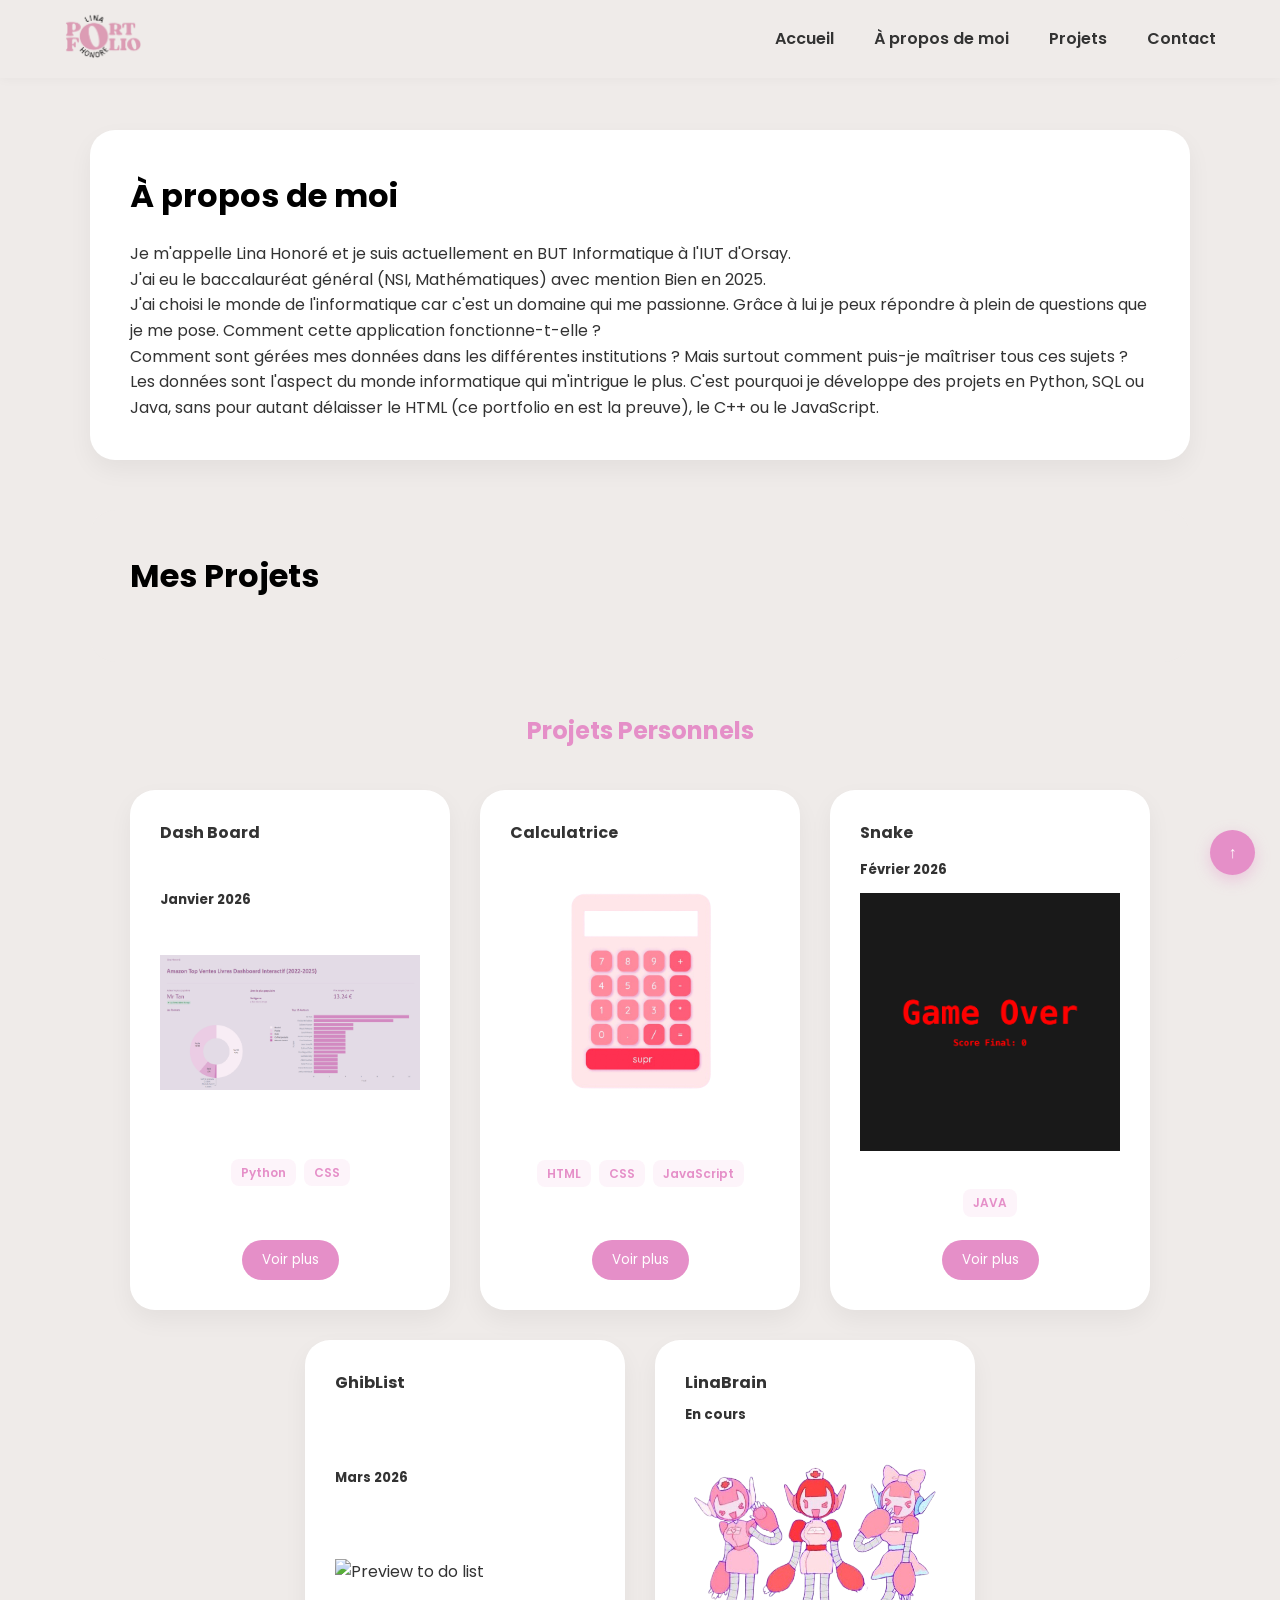
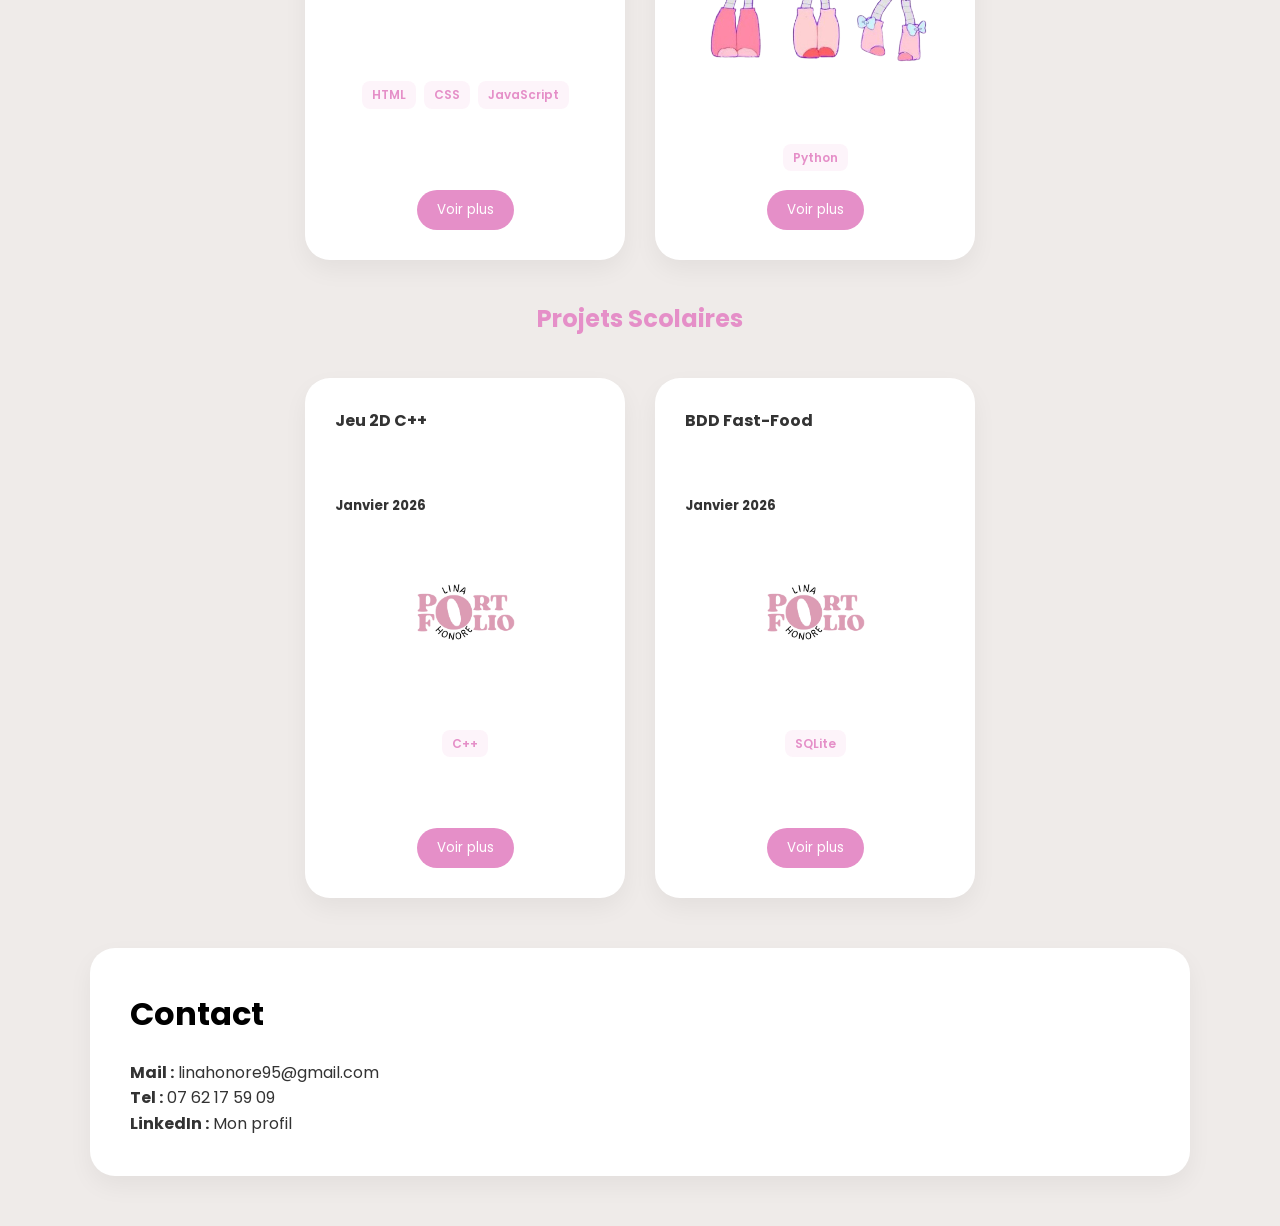
==== index.html @ 03d4d9ae "changement aille game over" ====
<!DOCTYPE html>
<html lang="fr">
<head>
    <meta charset="UTF-8">
    <meta name="viewport" content="width=device-width, initial-scale=1.0">
    <link rel="stylesheet" href="./style.css">
    <link href="https://fonts.googleapis.com/css2?family=Poppins:wght@400;600&display=swap" rel="stylesheet">
    <link rel="icon" type="image/png" href="./images/rond_rouge.png">
    <title>Portfolio - Lina Honoré</title>
</head> 
<body>
    <header>
        <nav class="navbar">
            <div class="logo"><img src="./images/logo.png" alt="Logo"></div>
            
            <button class="hamburger" id="hamburger-btn">
                <span></span>
                <span></span>
                <span></span>
            </button>

            <ul class="nav-links" id="nav-menu">
                <li><a href="#">Accueil</a></li>
                <li><a href="#ABT_ME">À propos de moi</a></li>
                <li class="dropdown">
                    <a href="#PROJECT">Projets</a>
                    <ul class="dropdown-menu">
                        <li><a href="#PERSO">Personnels</a></li>
                        <li><a href="#SCHOOL">Scolaires</a></li>
                    </ul>
                </li>
                <li><a href="#CONTACT">Contact</a></li>
            </ul>
        </nav>
    </header>

    <main>
        <section id="ABT_ME" class="card-large">
            <article>
                <h1>À propos de moi</h1>
                <p>Je m'appelle Lina Honoré et je suis actuellement en BUT Informatique à l'IUT d'Orsay.</p>
                <p>J'ai eu le baccalauréat général (NSI, Mathématiques) avec mention Bien en 2025.</p>
                <p>J'ai choisi le monde de l'informatique car c'est un domaine qui me passionne. Grâce à lui je peux répondre à plein de questions que je me pose. Comment cette application fonctionne-t-elle ? <br>Comment sont gérées mes données dans les différentes institutions ? Mais surtout comment puis-je maîtriser tous ces sujets ?</p>
                <p>Les données sont l'aspect du monde informatique qui m'intrigue le plus. C'est pourquoi je développe des projets en Python, SQL ou Java, sans pour autant délaisser le HTML (ce portfolio en est la preuve), le C++ ou le JavaScript.</p>
            </article>
        </section>

        <section id="PROJECT" class="card-large">
            <h2>Mes Projets</h2>
        </section>

        <div class="container">
            <h3 id="PERSO">Projets Personnels</h3>
            <div class="project-grid">
                
                <article class="flash-card">
                    <div class="card-inner">
                        <div class="card-front">
                            <h4>Dash Board</h4>
                            <h5>Janvier 2026</h5>
                            <img src="images/dashboard.PNG" alt="dashboard">
                            <div class="infos">
                                <p>Python</p><p>CSS</p>
                            </div>
                            <button class="btn-flip">Voir plus</button>
                        </div>
                        <div class="card-back">
                            <p>Analyse dynamique des <strong>top ventes de livres Amazon</strong> sur 4 ans. Ce projet Python m'a permis de relever le défi du Data Cleaning pour transformer un dataset brut en indicateurs visuels.</p>
                            <div class="card-footer">
                                <a href="https://dashboardamazon-ty3m9qspj4ftuhwtfvxdkk.streamlit.app" target="_blank" class="btn-project">Voir le Dashboard</a>
                                <div class="sources">
                                    <span>Aide :</span>
                                    <a href="https://youtu.be/D0D4Pa22iG0" target="_blank">Vidéo 1</a>, 
                                    <a href="https://youtu.be/fThcHGiTOeQ" target="_blank">Vidéo 2</a>
                                </div>
                                <div class="ameliorations">
                                    <ul>Améliorations à venir : 
                                        <li> Trier par plusieurs auteurs ou titres </li>
                                    </ul>
                                </div>
                            </div>
                            <button class="btn-flip back">Retour</button>
                        </div>
                    </div>
                </article>

                <article class="flash-card">
                    <div class="card-inner">
                        <div class="card-front">
                            <h4>Calculatrice</h4>
                            <img src="image_calc.png" alt="Calculatrice" style="width:150px">
                            <div class="infos">
                                <p>HTML</p><p>CSS</p><p>JavaScript</p>
                            </div>
                            <button class="btn-flip">Voir plus</button>
                        </div>
                        <div class="card-back">
                            <p>J'ai réalisé une calculatrice à l'aide de HTML, CSS et JavaScript. Cela a été amusant et m'a permis d'apprendre quelques bases en JS.</p>
                            <div class="card-footer">
                                <a href="./calculatrice/calculatrice.html" class="btn-project">Tester</a>
                                <div class="sources">
                                    <span>Aide :</span>
                                    <a href="https://youtu.be/WfFWiy2Xu3M" target="_blank">Vidéo 1</a>
                                </div>
                                <div class="ameliorations">
                                    <ul>Améliorations à venir : 
                                        <li> Ajouter racine carrée </li>
                                        <li> Parenthèses pour la priorité </li>
                                    </ul>
                                </div>
                            </div>
                            <button class="btn-flip back">Retour</button>
                        </div>
                    </div>
                </article>

                <article class="flash-card">
                    <div class="card-inner">
                        <div class="card-front">
                            <h4>Snake</h4>
                            <h5>Février 2026</h5>
                            <img src="images/GAMEOVER.png" alt="Snake" style="width:300px;"> 
                            <div class="infos">
                                <p>JAVA</p>
                            </div>
                            <button class="btn-flip">Voir plus</button>
                        </div>
                        <div class="card-back">
                            <p>Pour me familiariser avec le JAVA avant le début de mon S2 j'ai décidé de reproduire l'incontournable jeu du serpent mangeur de pommes.</p>
                            <div class="card-footer">
                                <a href="https://github.com/hnrlina/java-snake-game" target="_blank" class="btn-project">Code Source</a>
                                <div class="sources">
                                    <span>Aide :</span>
                                    <a href="https://www.youtube.com/watch?v=bI6e6qjJ8JQ" target="_blank">Vidéo</a> 
                                </div>
                                <div class="ameliorations">
                                    <ul>Améliorations à venir : 
                                        <li> Travail sur le design du serpent </li>
                                        <li> Faire apparaître plusieurs pommes </li>
                                    </ul>
                                </div>
                            </div>
                            <button class="btn-flip back">Retour</button>
                        </div>
                    </div>
                </article>
                
                <article class="flash-card">
                    <div class="card-inner">
                        <div class="card-front">
                            <h4>GhibList</h4>
                            <h5>Mars 2026</h5>
                           <img src="images/PreviewToDo.png" alt="Preview to do list" style="width: 1000px;">
                            <div class="infos">
                                <p>HTML</p><p>CSS</p><p>JavaScript</p>
                            </div>
                            <button class="btn-flip">Voir plus</button>
                        </div>
                        <div class="card-back">
                            <p>J'aime beaucoup m'organiser et je voulais une to do list qui me corresponde, alors en faire une sur le thème de studio ghibli était un choix parfait.<br/> Elle a pour fonctionnalité d'ajouter et supprimer des tâches, d'en marquer comme terminer et elle a une barre du progression.</p>
                            <div class="card-footer">
                                <a href="https://hnrlina.github.io/ghiblist/" class="btn-project">Faites votre liste</a>
                                <div class="sources">
                                    <span>Aide :</span>
                                    <a href="https://www.youtube.com/watch?v=G0jO8kUrg-I&t=133s" target="_blank">Vidéo</a>
                                </div>
                            </div>
                            <button class="btn-flip back">Retour</button>
                        </div>
                    </div>
                </article>
                
                <article class="flash-card">
                    <div class="card-inner">
                        <div class="card-front">
                            <h4>LinaBrain</h4>
                            <h5>En cours</h5>
                            <img src="images/pinkrobot.png" alt="Snake" style="width:250px;"> 
                            <div class="infos">
                                <p>Python</p>
                            </div>
                            <button class="btn-flip">Voir plus</button>
                        </div>
                        <div class="card-back">
                            <p>Création d'un modèle de langage spécialisé par Transfer Learning.</p>
                            <div class="card-footer">
                                <a href="" target="_blank" class="btn-project">À venir</a>
                            </div>
                            <button class="btn-flip back">Retour</button>
                        </div>
                    </div>
                </article>
            </div>
        </div>

        <div class="container">
            <h3 id="SCHOOL">Projets Scolaires</h3>
            <div class="project-grid">
                
                <article class="flash-card">
                    <div class="card-inner">
                        <div class="card-front">
                            <h4>Jeu 2D C++</h4>
                            <h5>Janvier 2026</h5>
                            <img src="images/logo.png" alt="C++" style="width:100px;">
                            <div class="infos"><p>C++</p></div>
                            <button class="btn-flip">Voir plus</button>
                        </div>
                        <div class="card-back">
                            <p>Développement d'un jeu en C++ utilisant des concepts de programmation orientée objet appris en cours.</p>
                            <div class="card-footer">
                                <a href="https://github.com/hnrlina/MonJeuSDL2" class="btn-project">En savoir plus</a>
                            </div>
                            <button class="btn-flip back">Retour</button>
                        </div>
                    </div>
                </article>

                <article class="flash-card">
                    <div class="card-inner">
                        <div class="card-front">
                            <h4>BDD Fast-Food</h4>
                            <h5>Janvier 2026</h5>
                            <img src="images/logo.png" alt="SQL" style="width:100px;">
                            <div class="infos"><p>SQLite</p></div>
                            <button class="btn-flip">Voir plus</button>
                        </div>
                        <div class="card-back">
                            <p>Conception et implémentation d'une base de données relationnelle SQL.</p>
                            <button class="btn-flip back">Retour</button>
                        </div>
                    </div>
                </article>

            </div>
        </div>

        <section id="CONTACT" class="card-large">
            <h1>Contact</h1>
            <p><strong>Mail :</strong> linahonore95@gmail.com</p>
            <p><strong>Tel :</strong> 07 62 17 59 09</p>
            <p><strong>LinkedIn :</strong> <a href="https://www.linkedin.com/in/lina-honoré-961589383" target="_blank">Mon profil</a></p>
        </section>

        <a href="#" class="back-to-top">↑</a>    
    </main>

    <script>
        // --- GESTION DES FLIP CARDS ---
        document.querySelectorAll('.btn-flip').forEach(btn => {
            btn.addEventListener('click', function(e) {
                e.stopPropagation(); 
                this.closest('.flash-card').classList.toggle('is-flipped');
            });
        });

        // --- GESTION DU MENU MOBILE ---
        const hamburgerBtn = document.getElementById('hamburger-btn');
        const navMenu = document.getElementById('nav-menu');
        const navLinks = document.querySelectorAll('.nav-links a');

        hamburgerBtn.addEventListener('click', () => {
            hamburgerBtn.classList.toggle('active');
            navMenu.classList.toggle('active');
        });

        navLinks.forEach(link => {
            link.addEventListener('click', () => {
                hamburgerBtn.classList.remove('active');
                navMenu.classList.remove('active');
            });
        });
    </script>
</body>
</html>
---- style.css ----
/*couleur golbal*/
:root {
    --bg-main: #EFEBE9;
    --bg-card: #FFFFFF;
    --bg-nav: #EFEBE9;
    --accent: #E58FC8;
    --text-dark: #333333;
    --text-black: #000000;
    --shadow-soft: 0 10px 25px rgba(0, 0, 0, 0.05);
    --shadow-hover: 0 15px 35px rgba(229, 143, 200, 0.2);
    --transition: all 0.3s ease;
}

* { margin: 0; padding: 0; box-sizing: border-box; }
html { scroll-behavior: smooth; }
body { 
    background-color: var(--bg-main); 
    font-family: 'Poppins', sans-serif; 
    color: var(--text-dark); 
    line-height: 1.6;
    padding-top: 80px;
}

/*navbar + hamburger */
.navbar {
    display: flex;
    align-items: center;
    justify-content: space-between;
    background-color: var(--bg-nav);
    padding: 10px 5%;
    position: fixed; 
    top: 0;
    left: 0;
    width: 100%; 
    z-index: 1000;
    box-shadow: 0 2px 10px rgba(0,0,0,0.03);
}

.logo img { height: 50px; }

.nav-links { display: flex; list-style: none; gap: 40px; }

.nav-links a {
    text-decoration: none !important;
    color: inherit;
    font-weight: 600;
    position: relative;
    transition: color 0.3s;
}

/* Animation soulignement liens */
.nav-links a:not(.btn-project)::after {
    content: '';
    display: block;
    width: 0;
    height: 2px;
    background: var(--accent);
    transition: width 0.3s;
    position: absolute;
    bottom: -2px;
    left: 0;
}
.nav-links a:hover::after { width: 100%; }

/* Style du bouton Hamburger (Caché sur PC) */
.hamburger {
    display: none;
    flex-direction: column;
    justify-content: space-between;
    width: 30px;
    height: 21px;
    background: none;
    border: none;
    cursor: pointer;
    padding: 0;
    z-index: 2000;
}
.hamburger span {
    width: 100%;
    height: 3px;
    background-color: var(--text-dark);
    border-radius: 3px;
    transition: all 0.3s ease;
}

a {
text-decoration: none !important;
color: inherit;
position: relative;
transition: color 0.3s;
}

a:not(.back-to-top):not(.btn-project)::after {
content: '';
display: block;
width: 0;
height: 2px;
background: #E58FC8;
transition: width 0.3s;
position: absolute;
bottom: -2px;
left: 0;
}

a:not(.back-to-top):not(.btn-project):hover::after {
width: 100%;
}

a:hover {
color: #E58FC8;
}
/*menu réduit (déroulant) */
.dropdown { position: relative; }
.dropdown-menu {
    position: absolute; top: 100%; left: 0; background: white;
    min-width: 160px; padding: 10px 0; border-radius: 8px;
    box-shadow: var(--shadow-soft); opacity: 0; visibility: hidden;
    transform: translateY(10px); transition: var(--transition);
}
.dropdown:hover .dropdown-menu { opacity: 1; visibility: visible; transform: translateY(0); }
.dropdown-menu li { list-style: none; padding: 5px 20px; }

/*taille des cartes */
.container { 
    max-width: 1100px; /* Augmenté de 1000px à 1100px */
    margin: 0 auto; 
    width: 95%; 
}

section { 
    max-width: 1100px; /* Augmenté de 1000px à 1100px */
    margin: 50px auto; 
    width: 95%; 
}
section[id="PROJECT"]{
    background-color: #EFEBE9;
    box-shadow: none;
}
.card-large {
    background: var(--bg-card);
    padding: 40px;
    border-radius: 25px;
    box-shadow: var(--shadow-soft);
}

h1, h2 { font-size: 2rem; margin-bottom: 20px; color: var(--text-black); }
h3 { color: var(--accent); margin: 40px 0 20px; font-size: 1.5rem; text-align: center;}

/* flashcards */
.project-grid {
    display: flex;
    flex-wrap: wrap;
    gap: 30px;
    justify-content: center;
    margin: 40px 0;
}

.flash-card {
    width: 320px; /* Taille pour 3 cartes sur 1100px */
    height: 520px; 
    perspective: 1000px;
    background-color: transparent;
    border: none;
    transition: transform 0.4s cubic-bezier(0.25, 0.8, 0.25, 1);
}

.card-inner {
    position: relative;
    width: 100%;
    height: 100%;
    transition: transform 0.8s cubic-bezier(0.4, 0, 0.2, 1);
    transform-style: preserve-3d;
}

.flash-card.is-flipped .card-inner { transform: rotateY(180deg); }

.card-front, .card-back {
    position: absolute;
    width: 100%;
    height: 100%;
    backface-visibility: hidden;
    background-color: #FFFFFF;
    border-radius: 25px;
    padding: 30px;
    box-shadow: var(--shadow-soft);
    display: flex;
    flex-direction: column;
    justify-content: space-between;
}

.ameliorations {
margin-top: 20px;
padding-top: 20px;
border-top: 1px solid #F5F5F5;
}

.ameliorations li {
font-size: 0.80rem;
list-style-type: none;
position: relative;
padding-left: 20px;
margin-bottom: 5px;
text-align: left;
}

.ameliorations li::before {
content: "";
position: absolute;
left: 0;
top: 50%;
transform: translateY(-50%);
width: 15px;
height: 15px;
background-image: url("images/rond_rose.png");
background-size: contain;
background-repeat: no-repeat;
}

/* Cible toutes les images à l'intérieur de tes flash-cards */
.card-front img, .card-back img {
    display: block;      
    margin-left: auto;    
    margin-right: auto;   /* centrage */
    
    max-width: 100%;      /* Empêche l'image de déborder de la carte */
    height: auto;       
    
    margin-bottom: 15px;  /* Ajoute un petit espace sous l'image */
}

.card-back {
    transform: rotateY(180deg);
    background-color: #FFF9FC; 
    overflow-y: auto; 
}

.flash-card:hover { transform: translateY(-10px); }
.flash-card:hover .card-front { box-shadow: var(--shadow-hover); }

/* boutons + infos flashcards */
.btn-flip {
    background: var(--accent);
    color: white;
    border: none;
    padding: 10px 20px;
    border-radius: 20px;
    cursor: pointer;
    font-family: 'Poppins', sans-serif;
    align-self: center;
    transition: var(--transition);
}

.infos { display: flex; flex-wrap: wrap; gap: 8px; justify-content: center; margin: 10px 0; }
.infos p {
    background-color: rgba(229, 143, 200, 0.1); 
    color: var(--accent);       
    padding: 4px 10px;          
    border-radius: 8px;         
    font-size: 0.75rem;          
    font-weight: 600;           
}

.btn-project {
    display: inline-block;
    background: var(--accent);
    color: white !important;
    padding: 8px 15px;
    border-radius: 10px;
    font-size: 0.9rem;
    margin-bottom: 10px;
}



/* pour mobile */
@media (max-width: 768px) {
    
    .hamburger { display: flex; }

    
    .nav-links {
        position: fixed;
        top: 0;
        right: -100%; 
        width: 100%;  
        height: 100vh;
        background-color: var(--bg-nav);
        flex-direction: column;
        justify-content: center;
        align-items: center;
        transition: 0.4s ease-in-out;
        z-index: 1500;
        gap: 25px;
    }

    
    .nav-links.active {
        right: 0;
    }

    /* animation de la croix */
    .hamburger.active span:nth-child(1) { transform: translateY(9px) rotate(45deg); }
    .hamburger.active span:nth-child(2) { opacity: 0; }
    .hamburger.active span:nth-child(3) { transform: translateY(-9px) rotate(-45deg); }

    /* 5. Affichage des sous-menus en mobile */
    .dropdown-menu {
        display: block !important;
        position: static !important;
        visibility: visible !important;
        opacity: 1 !important;
        box-shadow: none !important;
        text-align: center;
        padding: 0 !important;
        transform: none !important;
    }
    .dropdown-menu li a { color: black; font-size: 0.9rem !important; }

    /* ajustement des cartes sur mobile */
    .flash-card { width: 100%; height: auto; min-height: 500px; }
    .card-large { padding: 25px; }
    h1 { font-size: 1.6rem; }
}


.back-to-top {
    position: fixed; bottom: 25px; right: 25px;
    background: var(--accent); color: white !important;
    width: 45px; height: 45px; border-radius: 50%;
    display: flex; align-items: center; justify-content: center;
    box-shadow: 0 5px 15px rgba(229, 143, 200, 0.4);
    z-index: 1000;
}
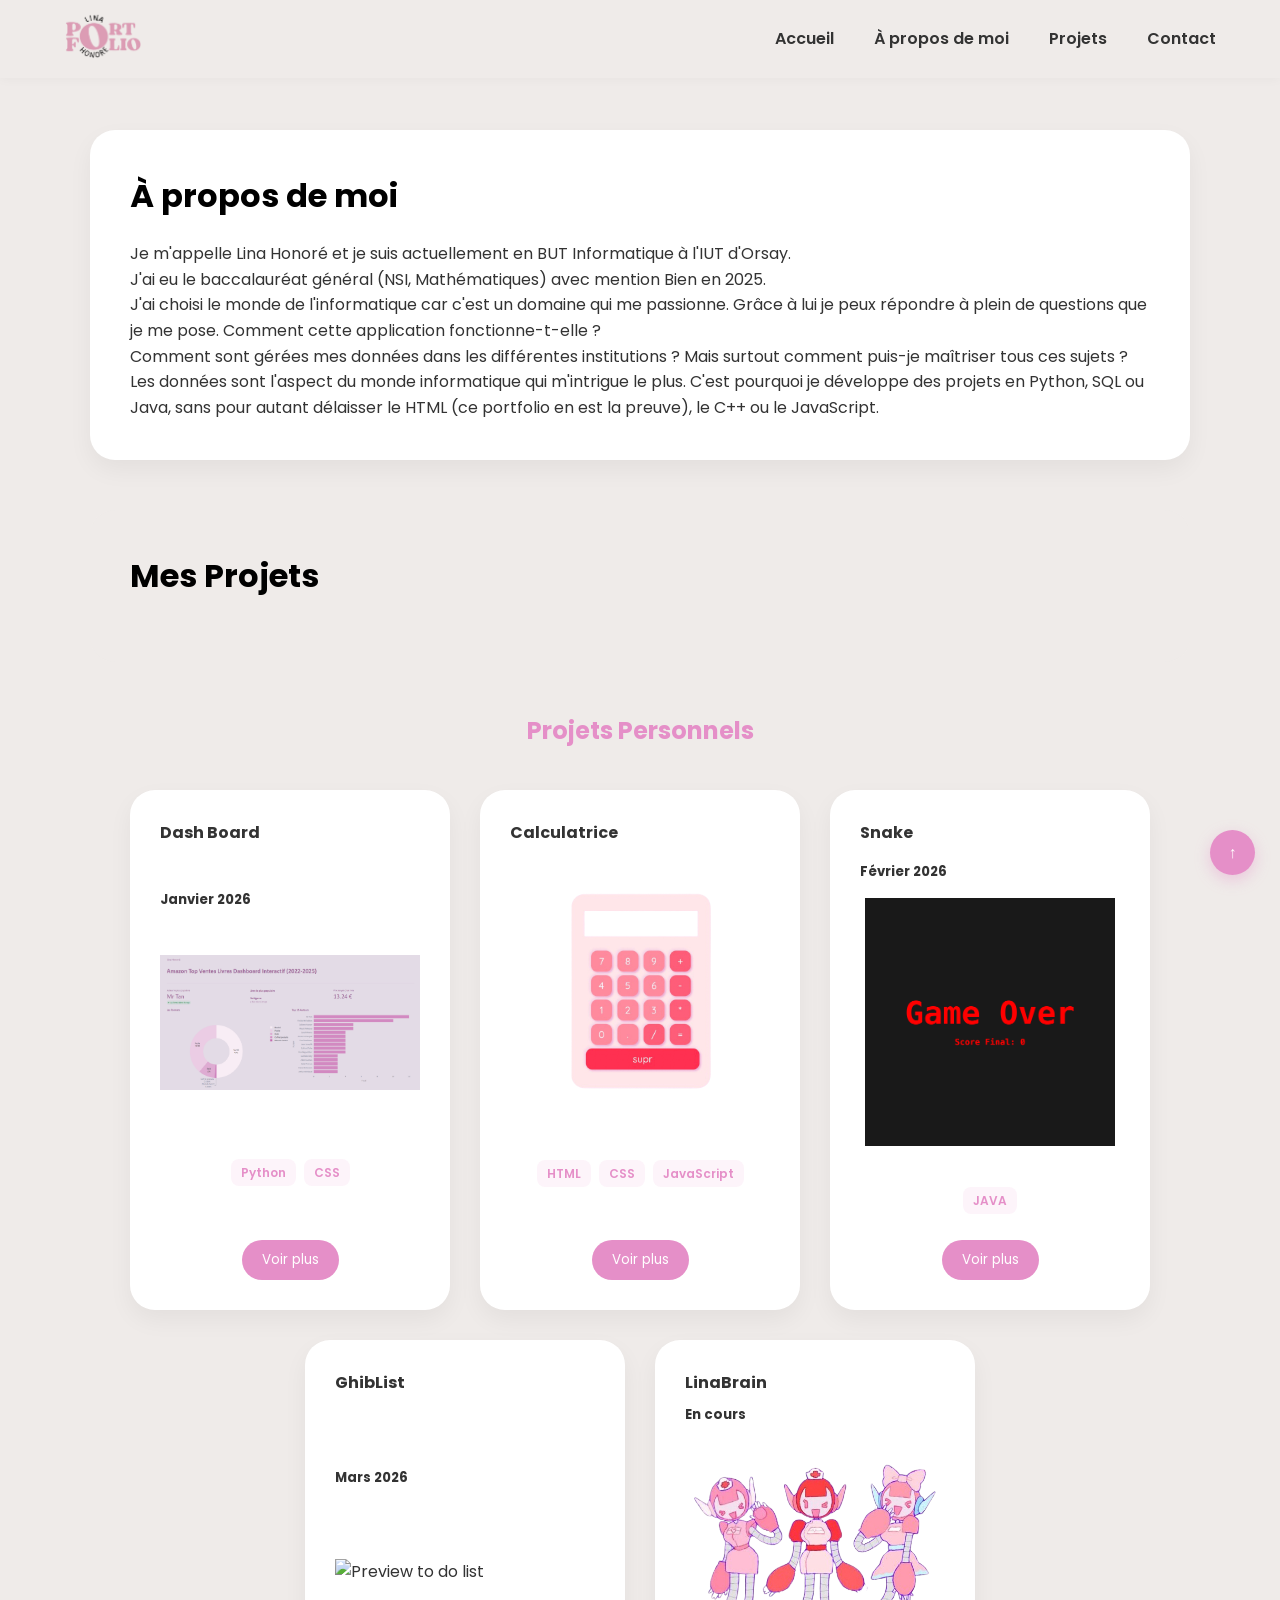
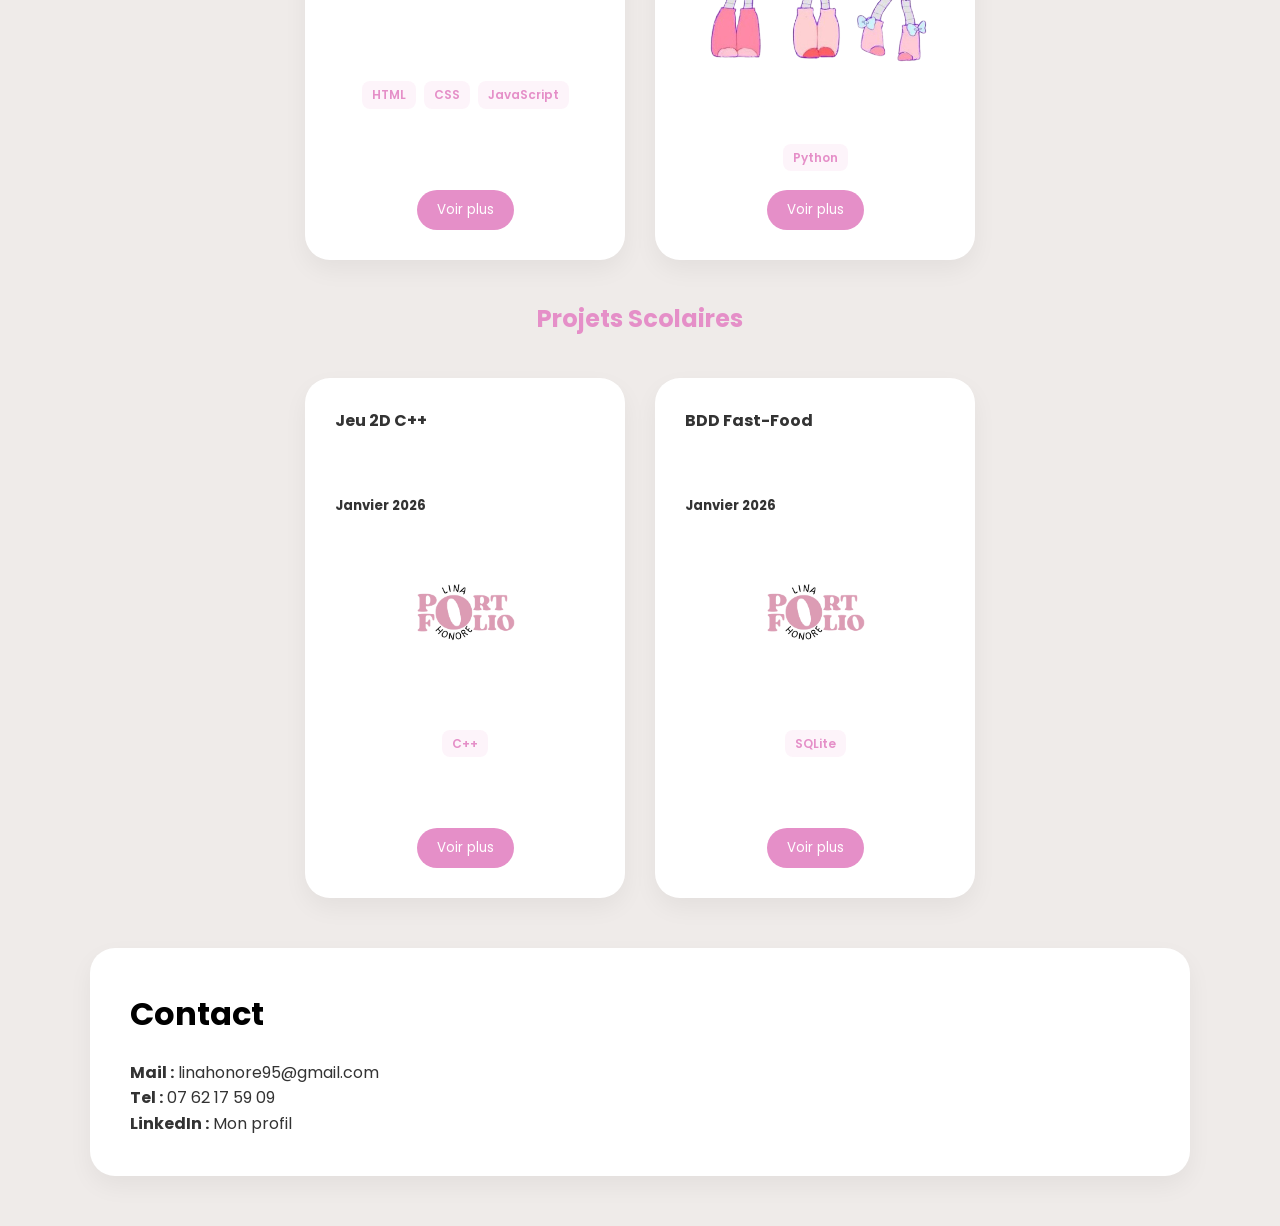
==== commit 0f9fa3a6: "taille game over" ====
--- a/index.html
+++ b/index.html
@@ -119,7 +119,7 @@
                         <div class="card-front">
                             <h4>Snake</h4>
                             <h5>Février 2026</h5>
-                            <img src="images/GAMEOVER.png" alt="Snake" style="width:300px;"> 
+                            <img src="images/GAMEOVER.png" alt="Snake" style="width:250px;"> 
                             <div class="infos">
                                 <p>JAVA</p>
                             </div>
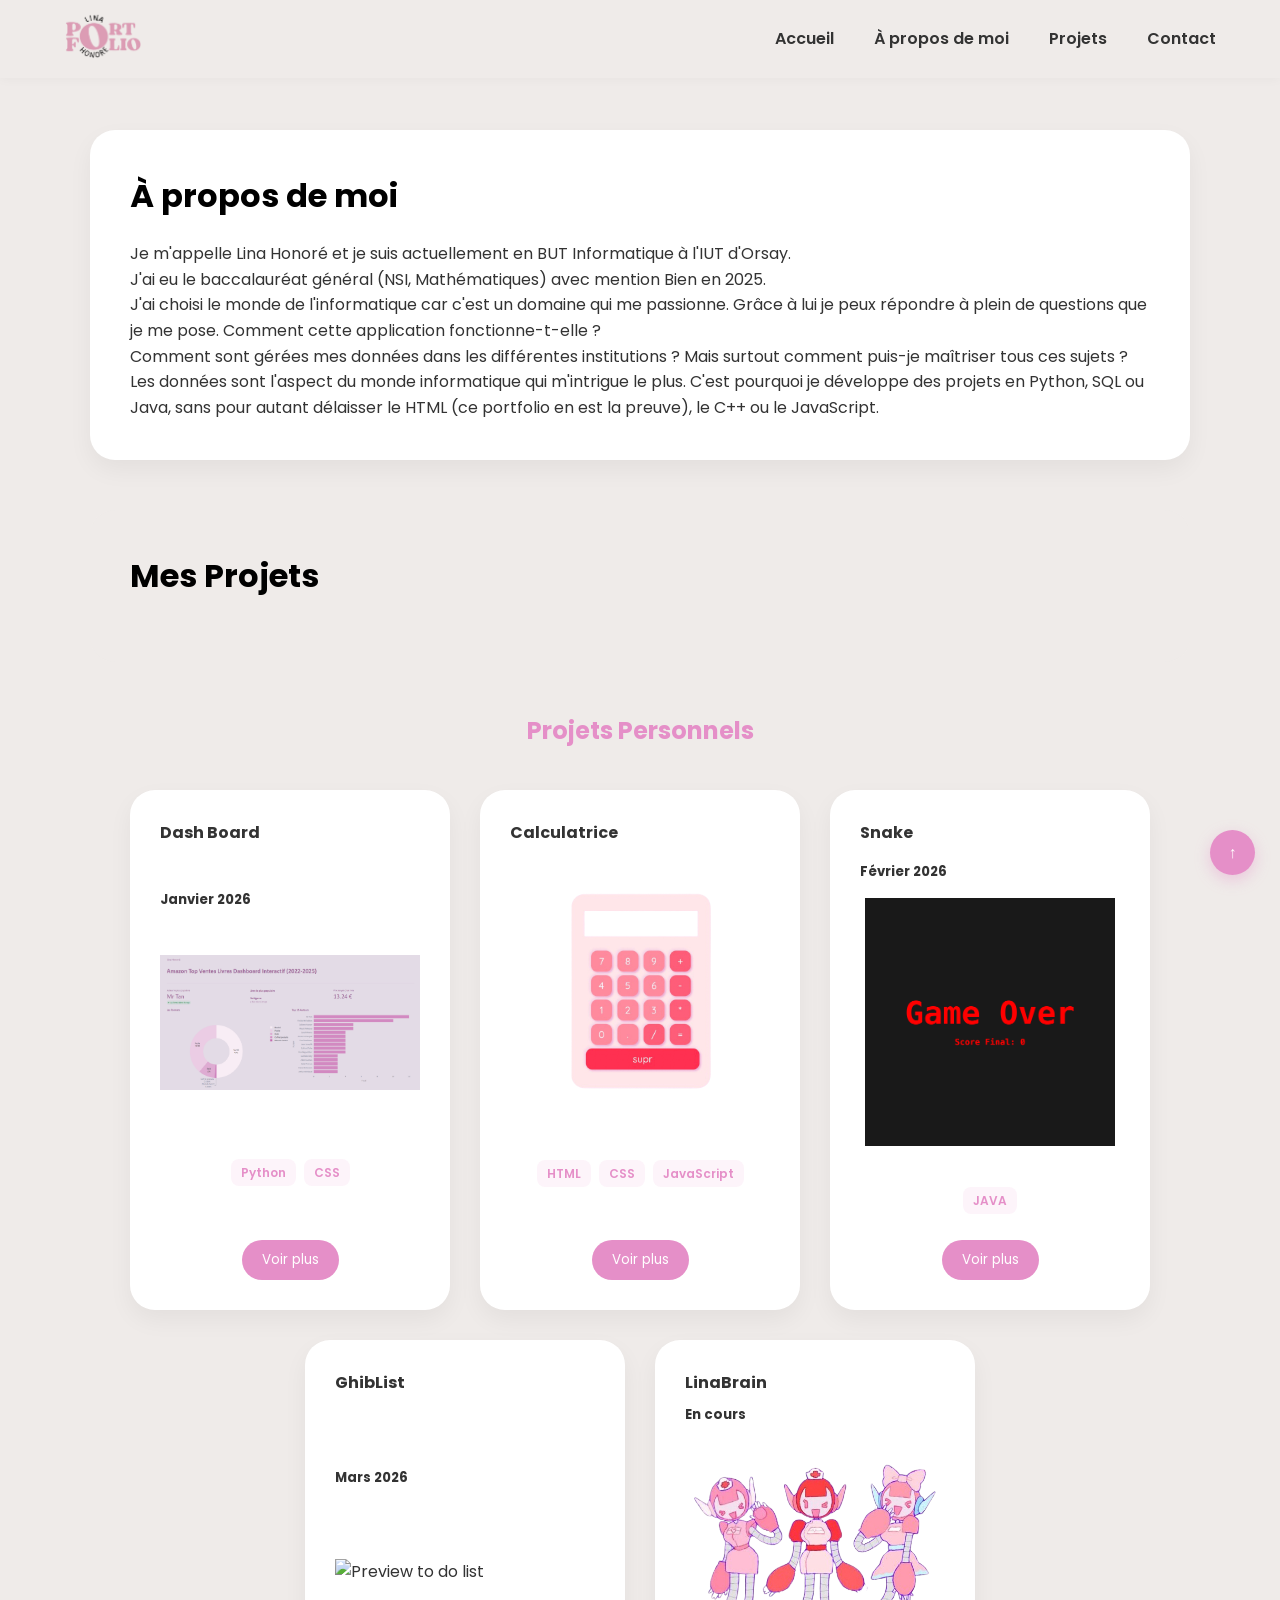
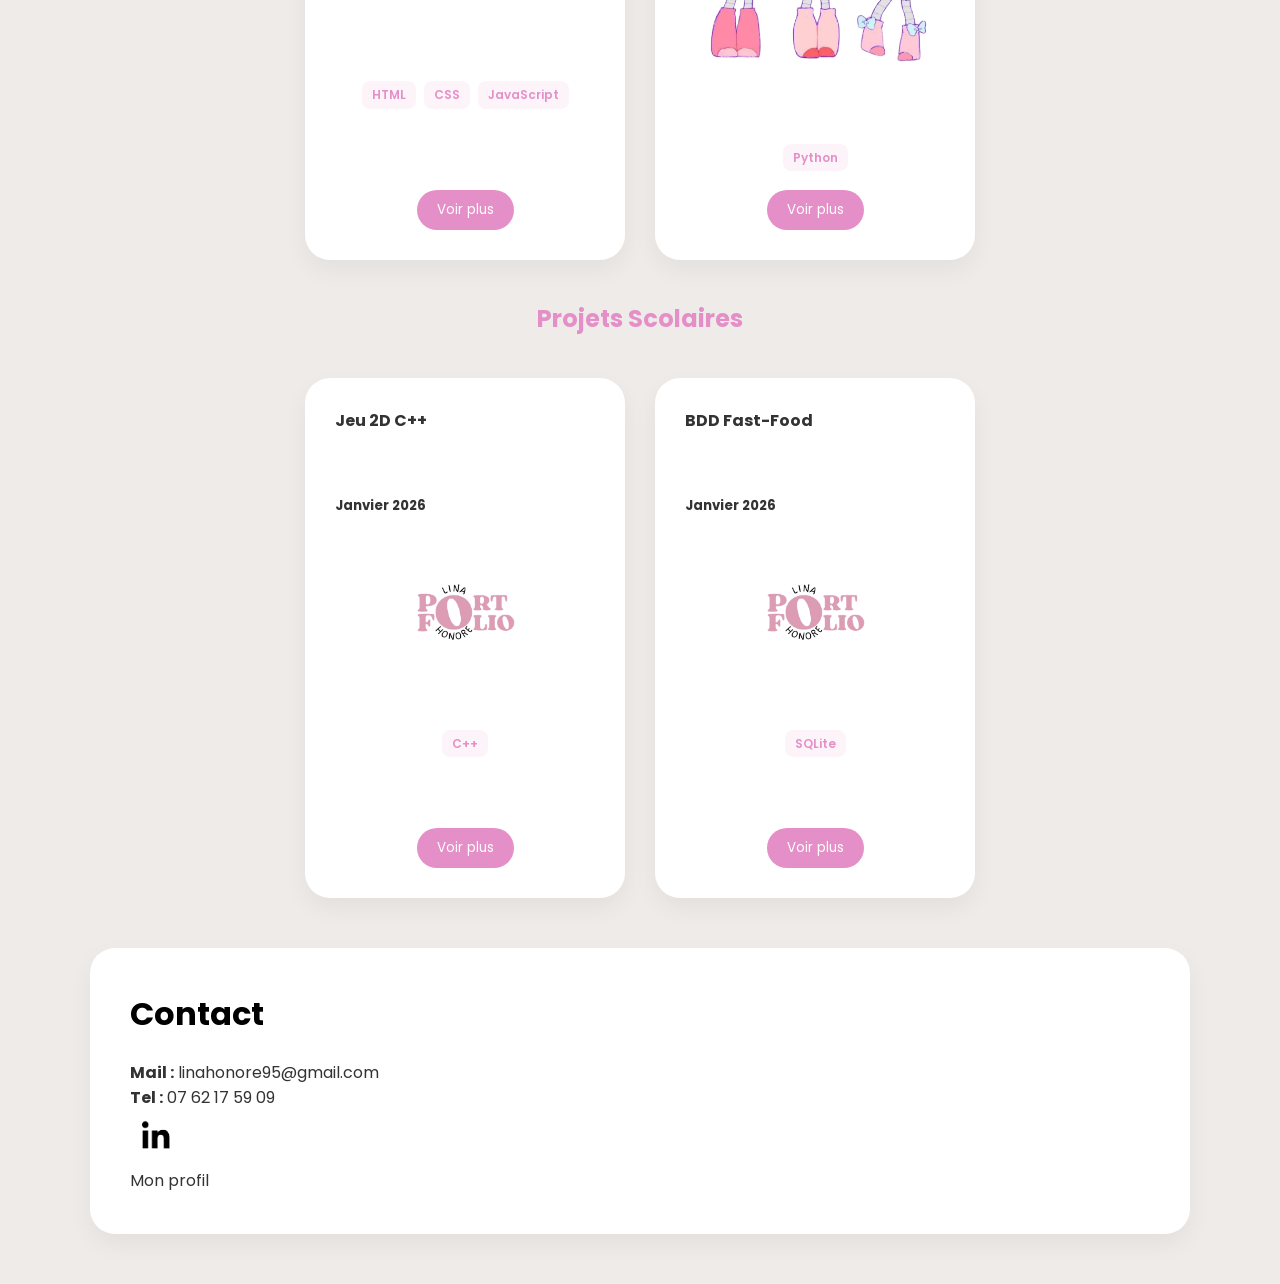
==== commit 7ba34da2: "ajout logo linkedin" ====
--- a/index.html
+++ b/index.html
@@ -239,7 +239,8 @@
             <h1>Contact</h1>
             <p><strong>Mail :</strong> linahonore95@gmail.com</p>
             <p><strong>Tel :</strong> 07 62 17 59 09</p>
-            <p><strong>LinkedIn :</strong> <a href="https://www.linkedin.com/in/lina-honoré-961589383" target="_blank">Mon profil</a></p>
+            <a href="https://www.linkedin.com/in/lina-honoré-961589383" target="_blank">
+            <img src="./images/linkedin.png" alt="logo linkedIn" style="width: 50px;"> <p>Mon profil</p></a>
         </section>
 
         <a href="#" class="back-to-top">↑</a>    
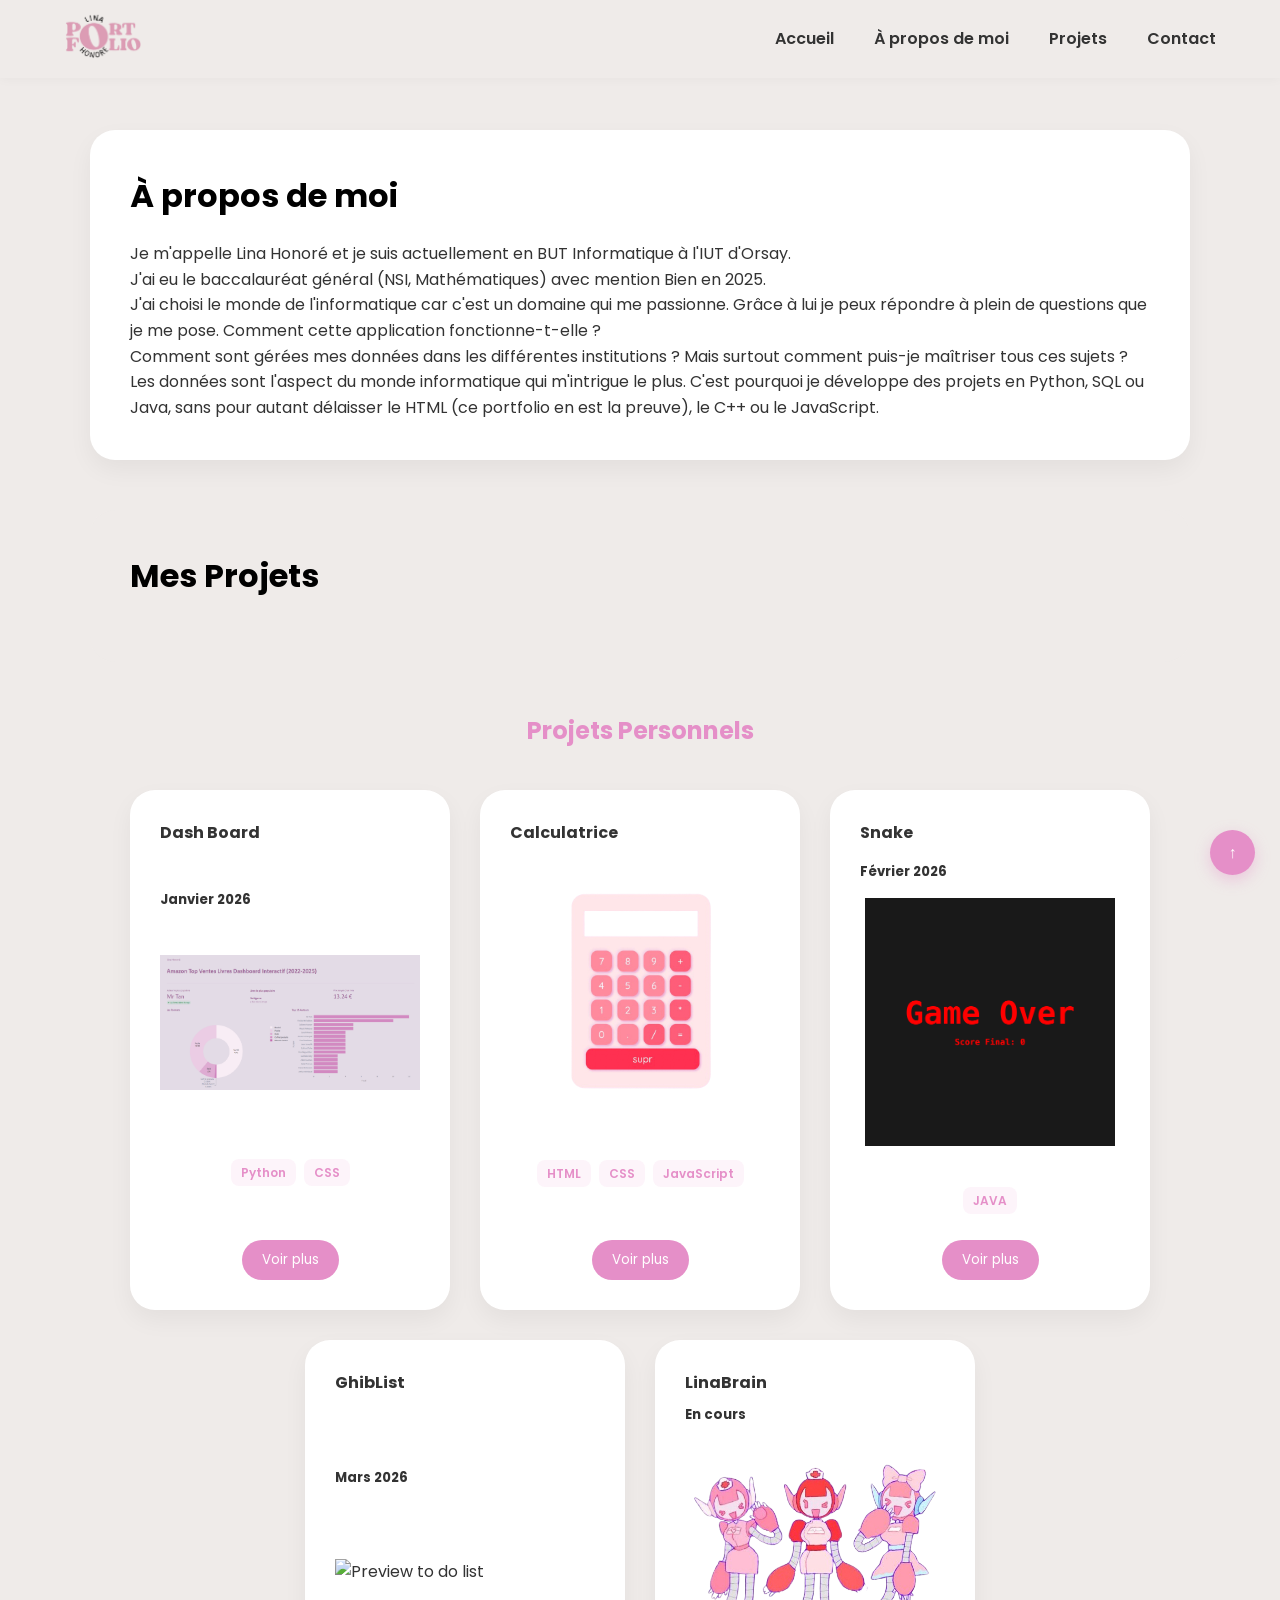
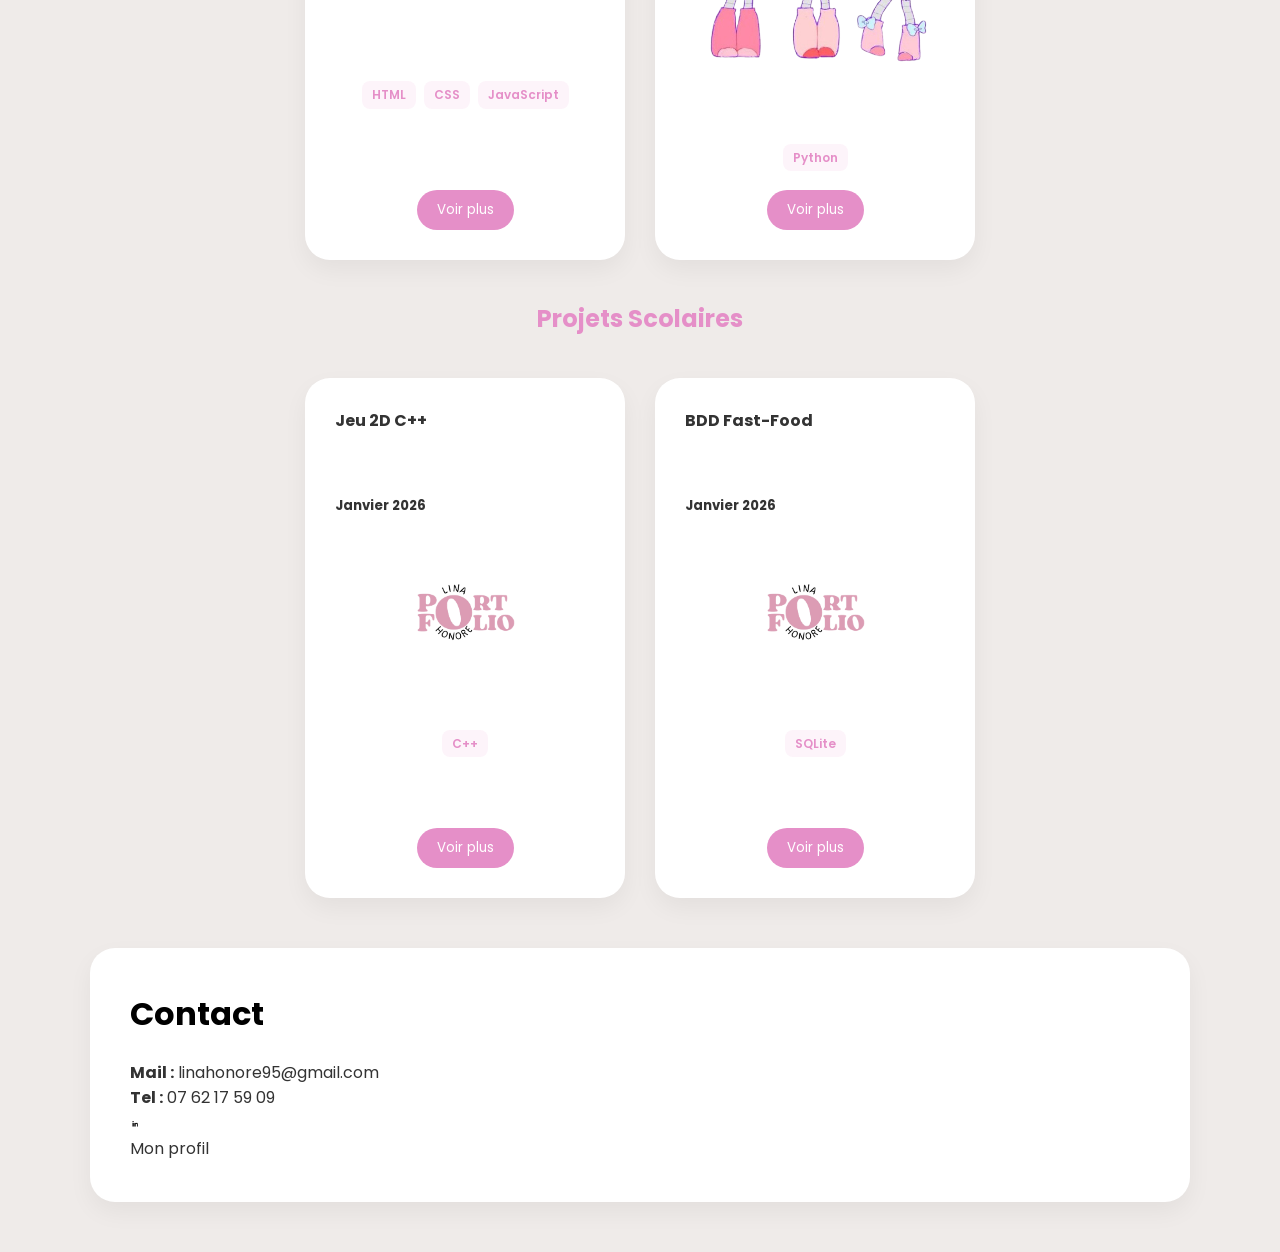
==== commit e490f26d: "taille logo IN" ====
--- a/index.html
+++ b/index.html
@@ -240,7 +240,7 @@
             <p><strong>Mail :</strong> linahonore95@gmail.com</p>
             <p><strong>Tel :</strong> 07 62 17 59 09</p>
             <a href="https://www.linkedin.com/in/lina-honoré-961589383" target="_blank">
-            <img src="./images/linkedin.png" alt="logo linkedIn" style="width: 50px;"> <p>Mon profil</p></a>
+            <img src="./images/linkedin.png" alt="logo linkedIn" style="width: 10px;"> <p>Mon profil</p></a>
         </section>
 
         <a href="#" class="back-to-top">↑</a>    
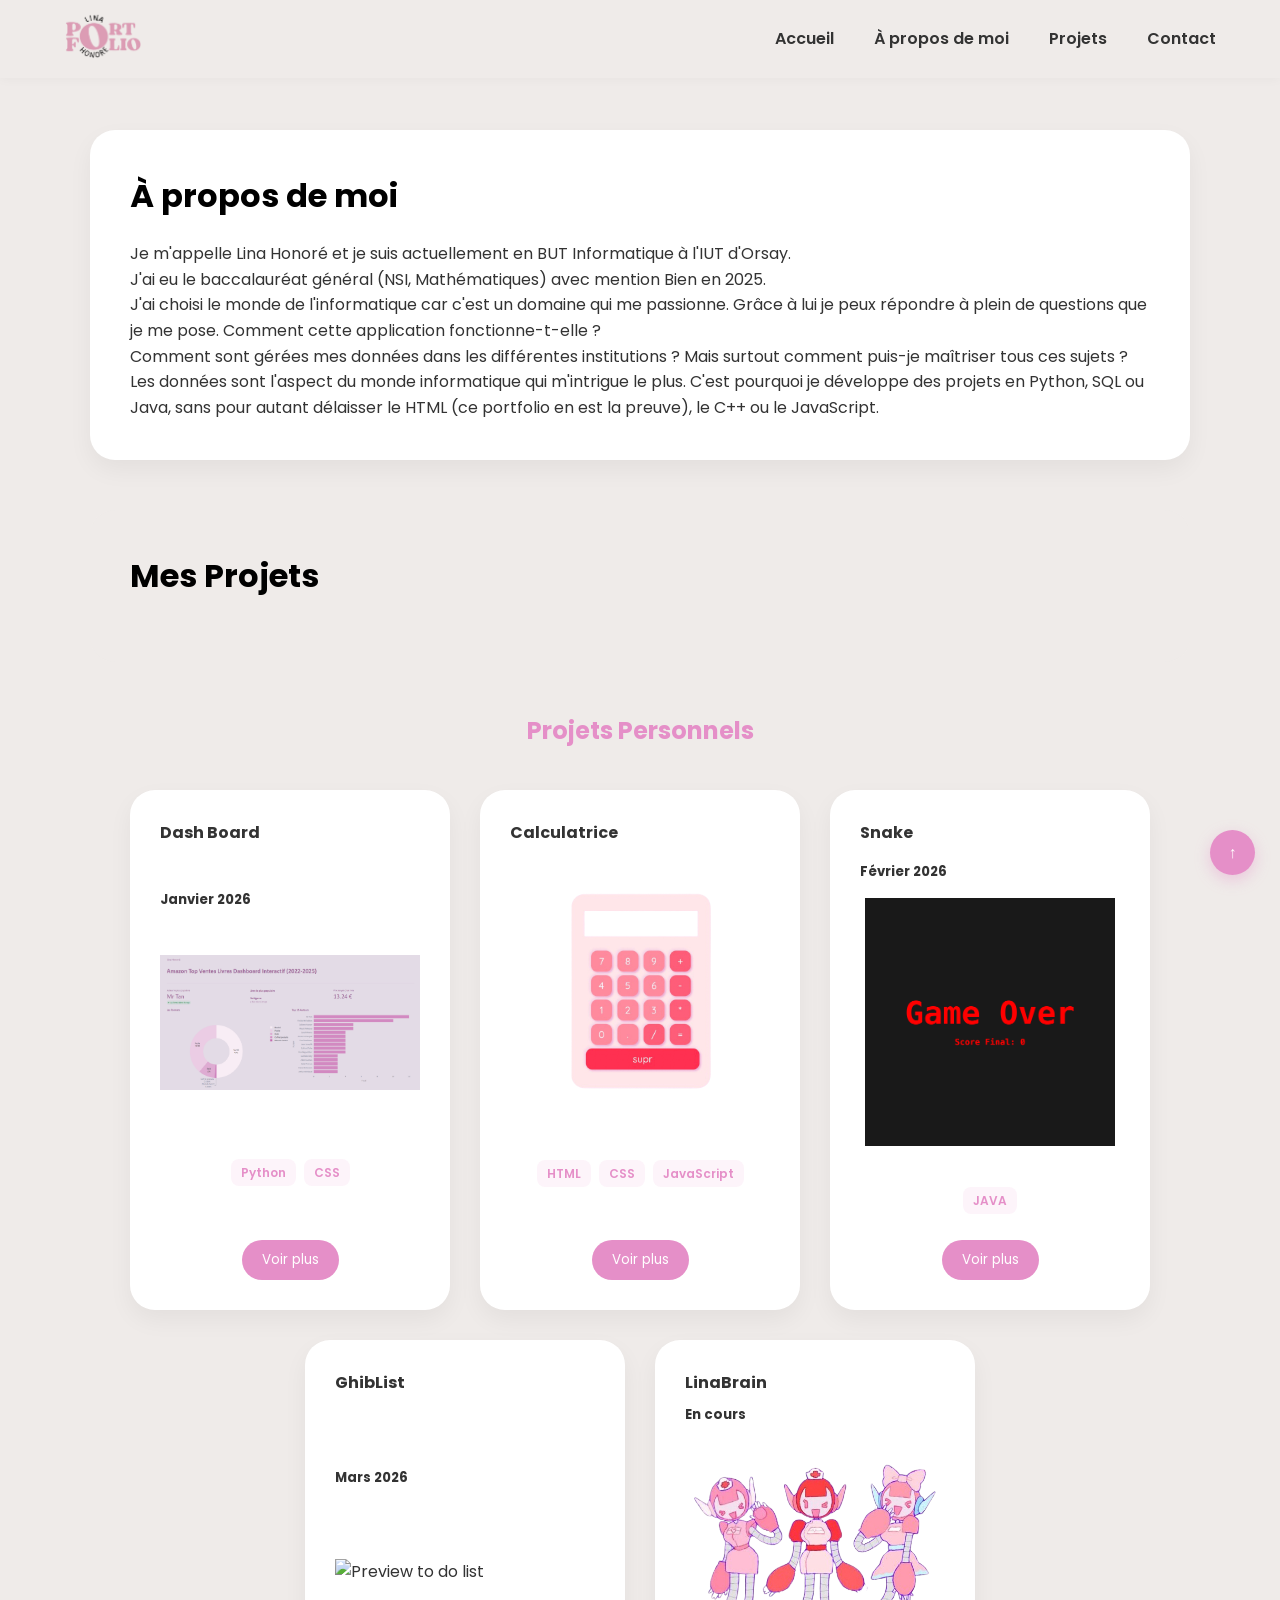
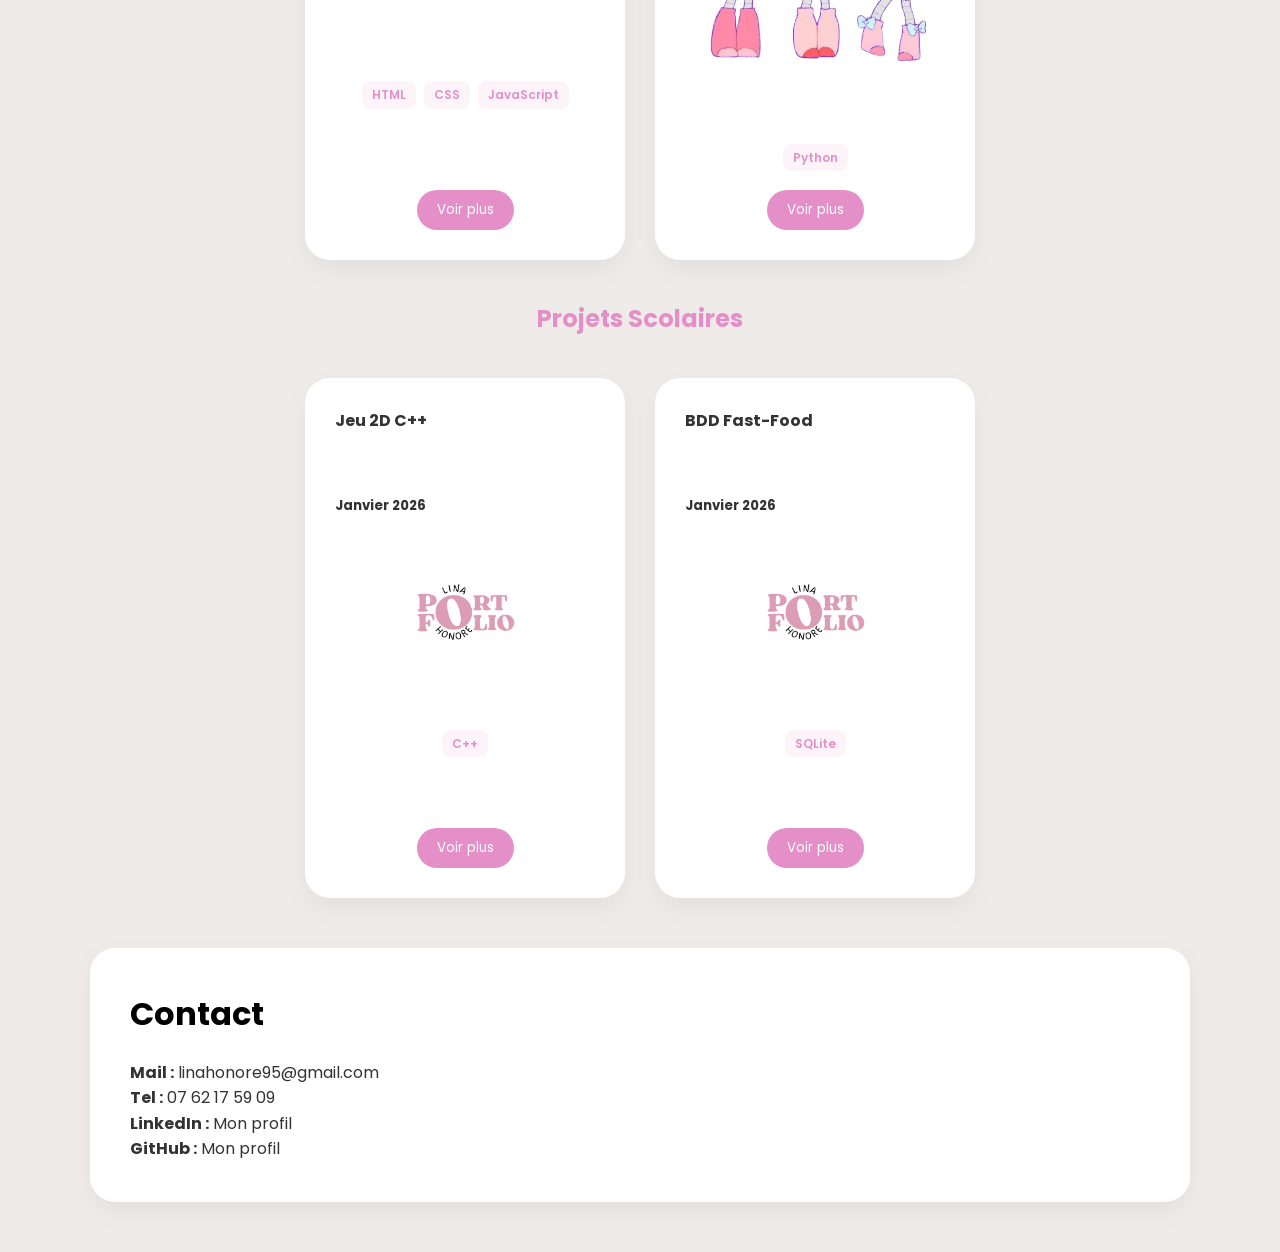
==== commit 10840131: "ajout git hub" ====
--- a/index.html
+++ b/index.html
@@ -239,8 +239,8 @@
             <h1>Contact</h1>
             <p><strong>Mail :</strong> linahonore95@gmail.com</p>
             <p><strong>Tel :</strong> 07 62 17 59 09</p>
-            <a href="https://www.linkedin.com/in/lina-honoré-961589383" target="_blank">
-            <img src="./images/linkedin.png" alt="logo linkedIn" style="width: 10px;"> <p>Mon profil</p></a>
+            <p><strong>LinkedIn :</strong> <a href="https://www.linkedin.com/in/lina-honoré-961589383" target="_blank">Mon profil</a></p>
+            <p><strong>GitHub :</strong> <a href="https://github.com/hnrlina" target="_blank">Mon profil</a></p>
         </section>
 
         <a href="#" class="back-to-top">↑</a>    
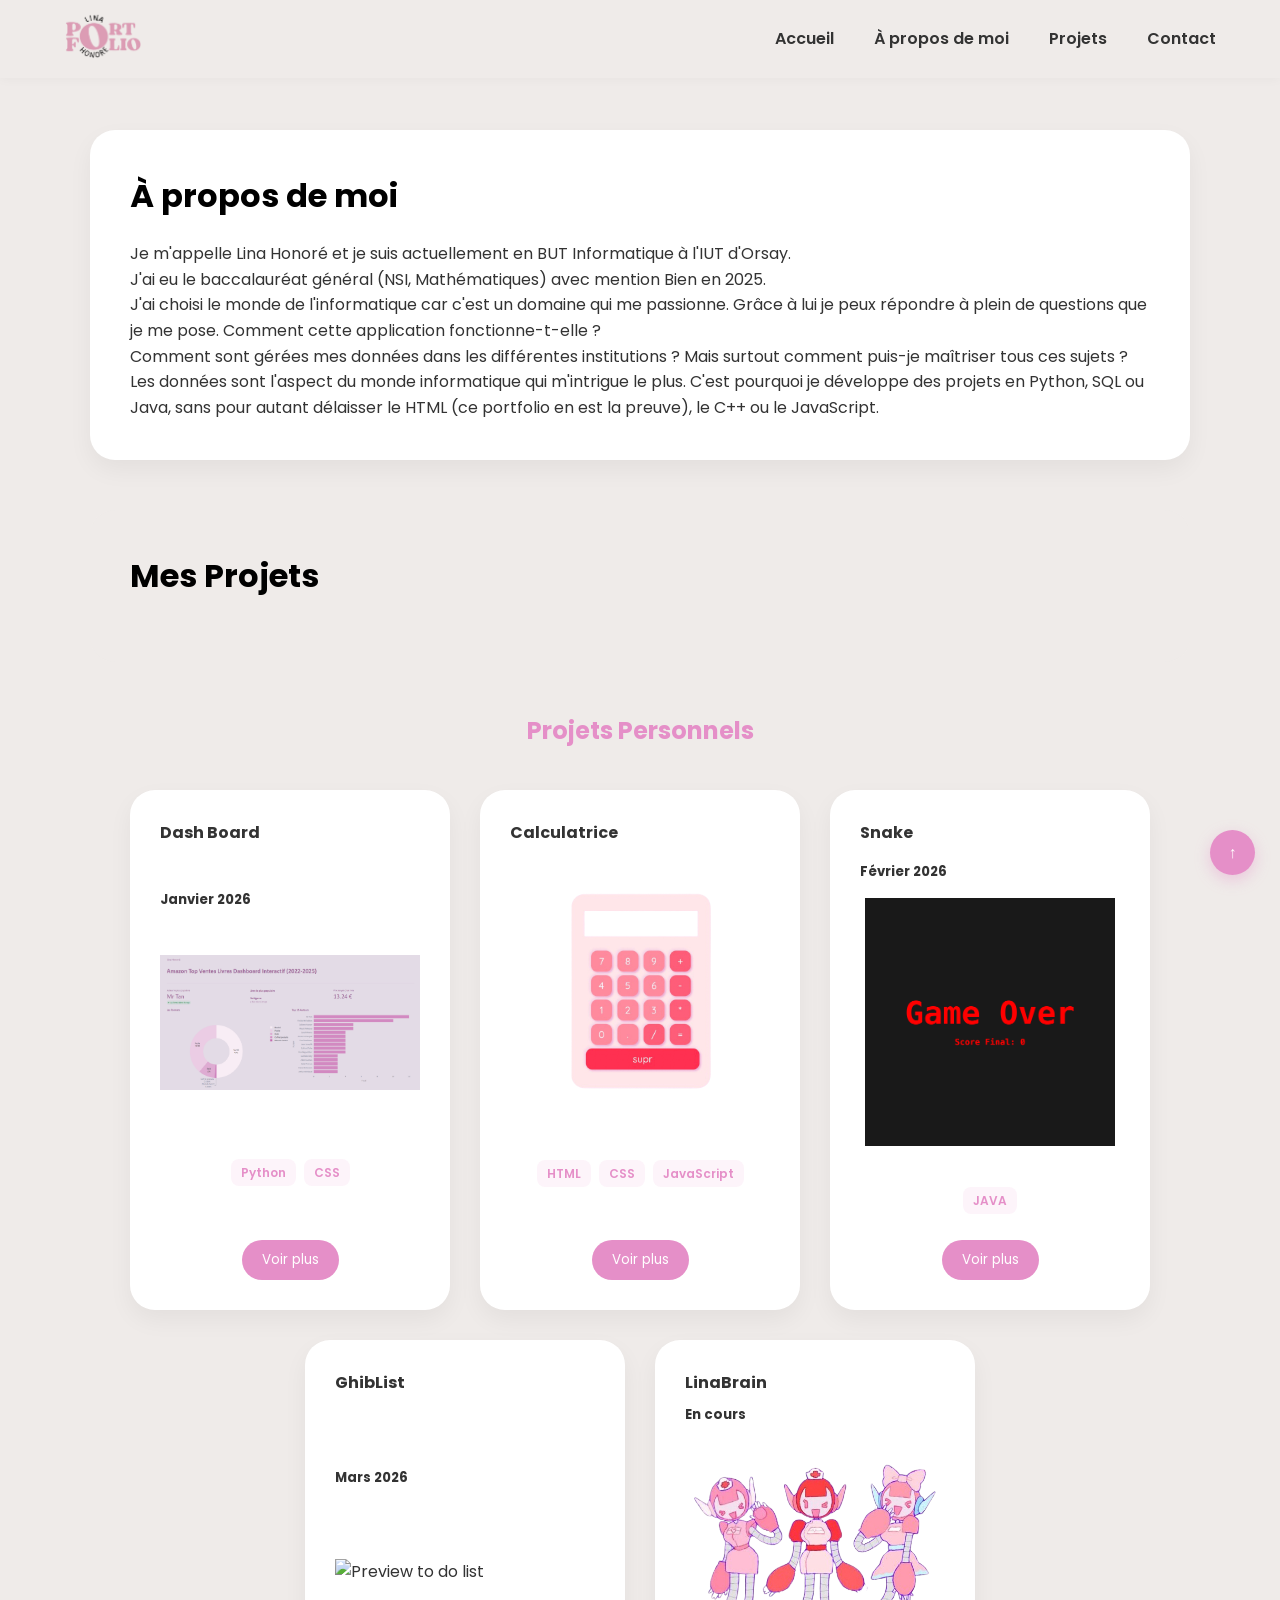
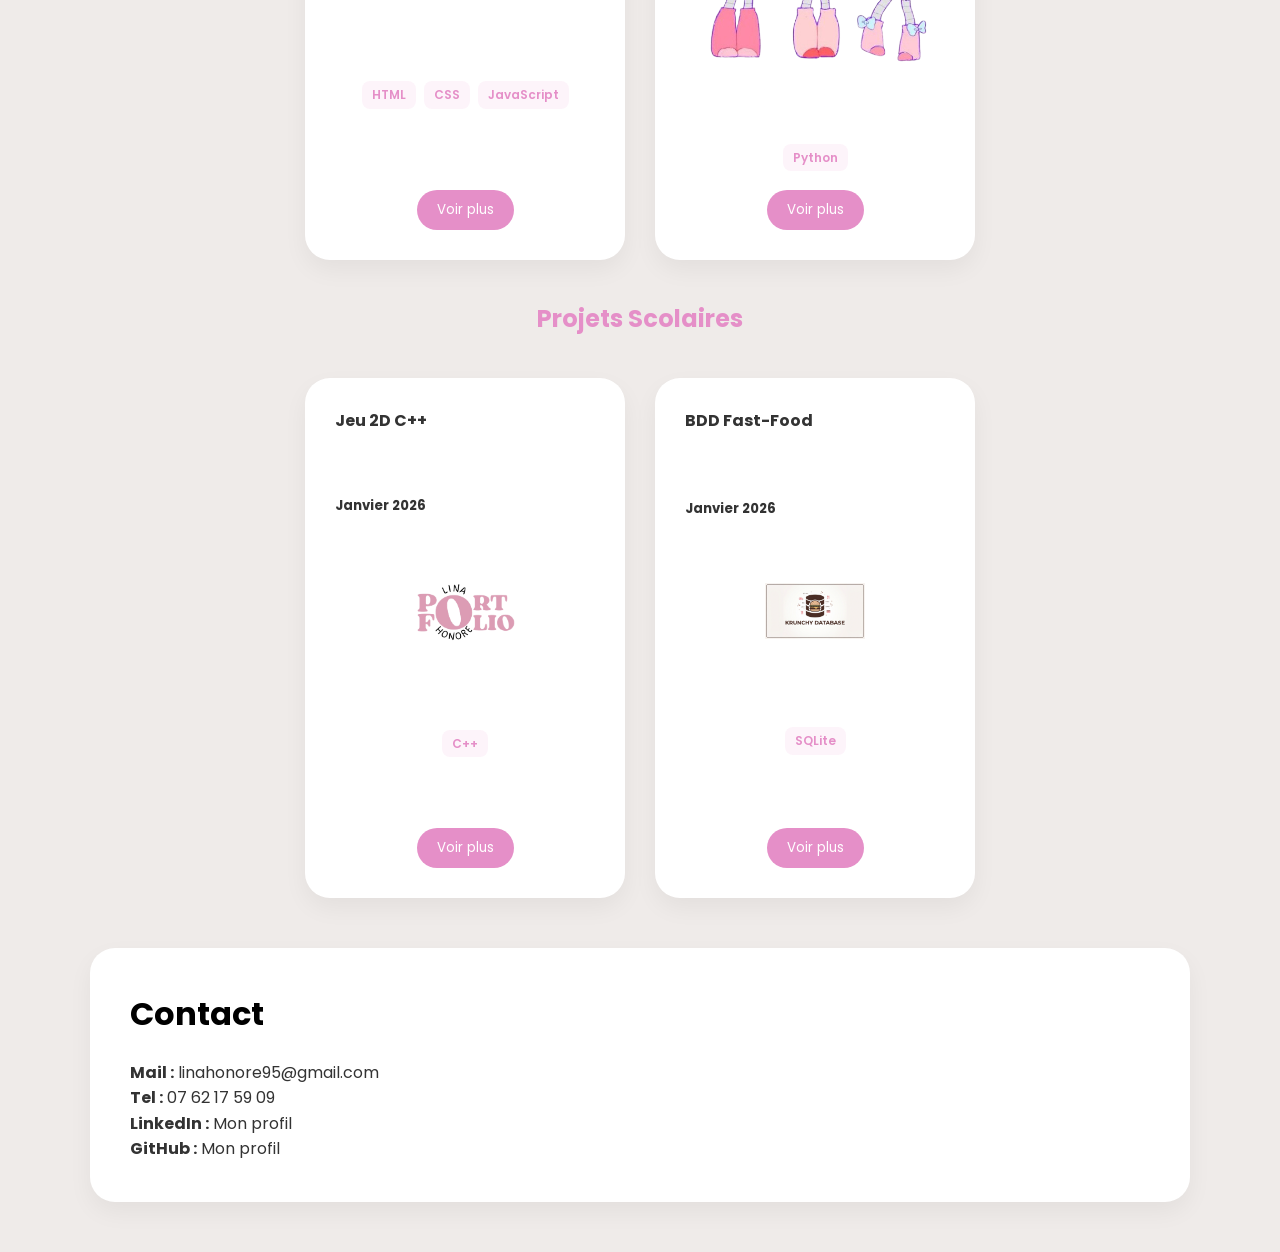
==== commit 5a98b459: "ajout de la bdd" ====
--- a/index.html
+++ b/index.html
@@ -221,12 +221,15 @@
                         <div class="card-front">
                             <h4>BDD Fast-Food</h4>
                             <h5>Janvier 2026</h5>
-                            <img src="images/logo.png" alt="SQL" style="width:100px;">
+                            <img src="images/bdd.png" alt="SQL" style="width:100px;"> 
                             <div class="infos"><p>SQLite</p></div>
                             <button class="btn-flip">Voir plus</button>
                         </div>
                         <div class="card-back">
                             <p>Conception et implémentation d'une base de données relationnelle SQL.</p>
+                            <div class="card-footer">
+                                <a href="https://github.com/hnrlina/BDD-FastFood/" class="btn-project">En savoir plus</a>
+                            </div>
                             <button class="btn-flip back">Retour</button>
                         </div>
                     </div>
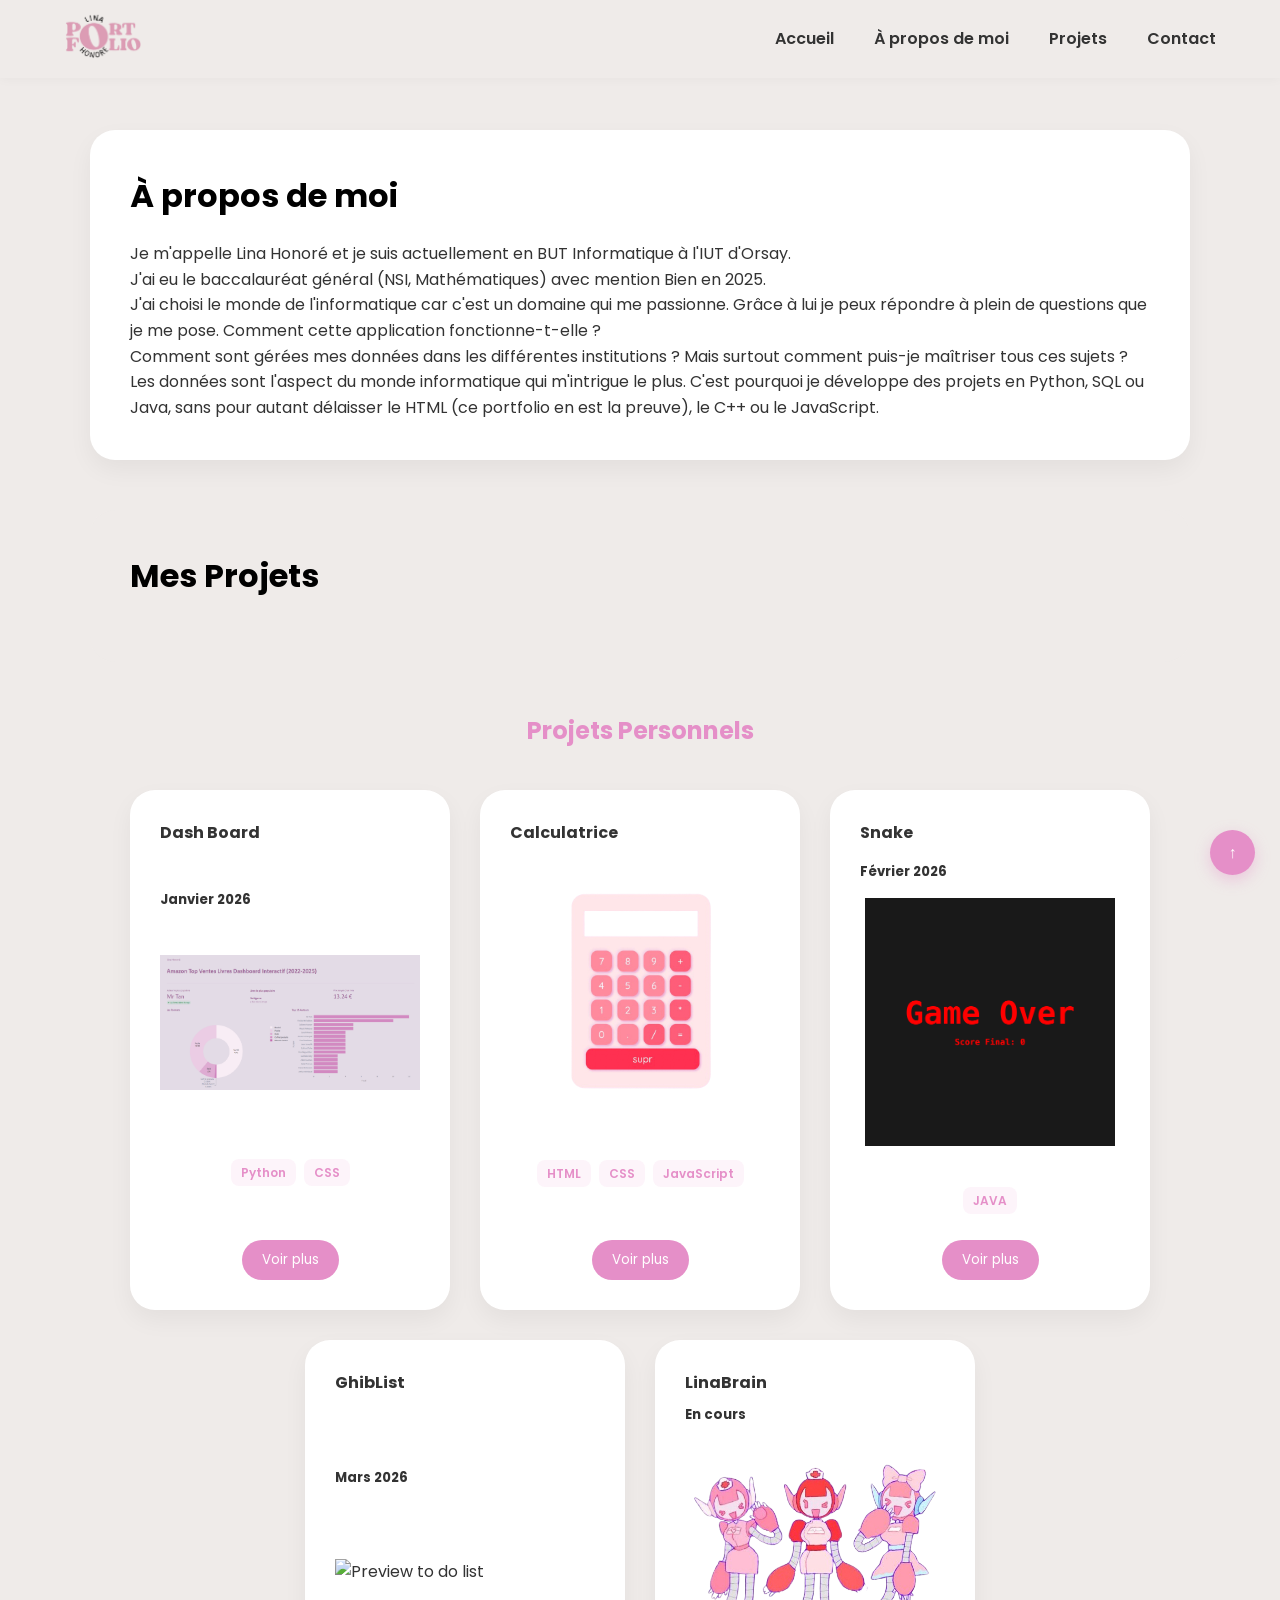
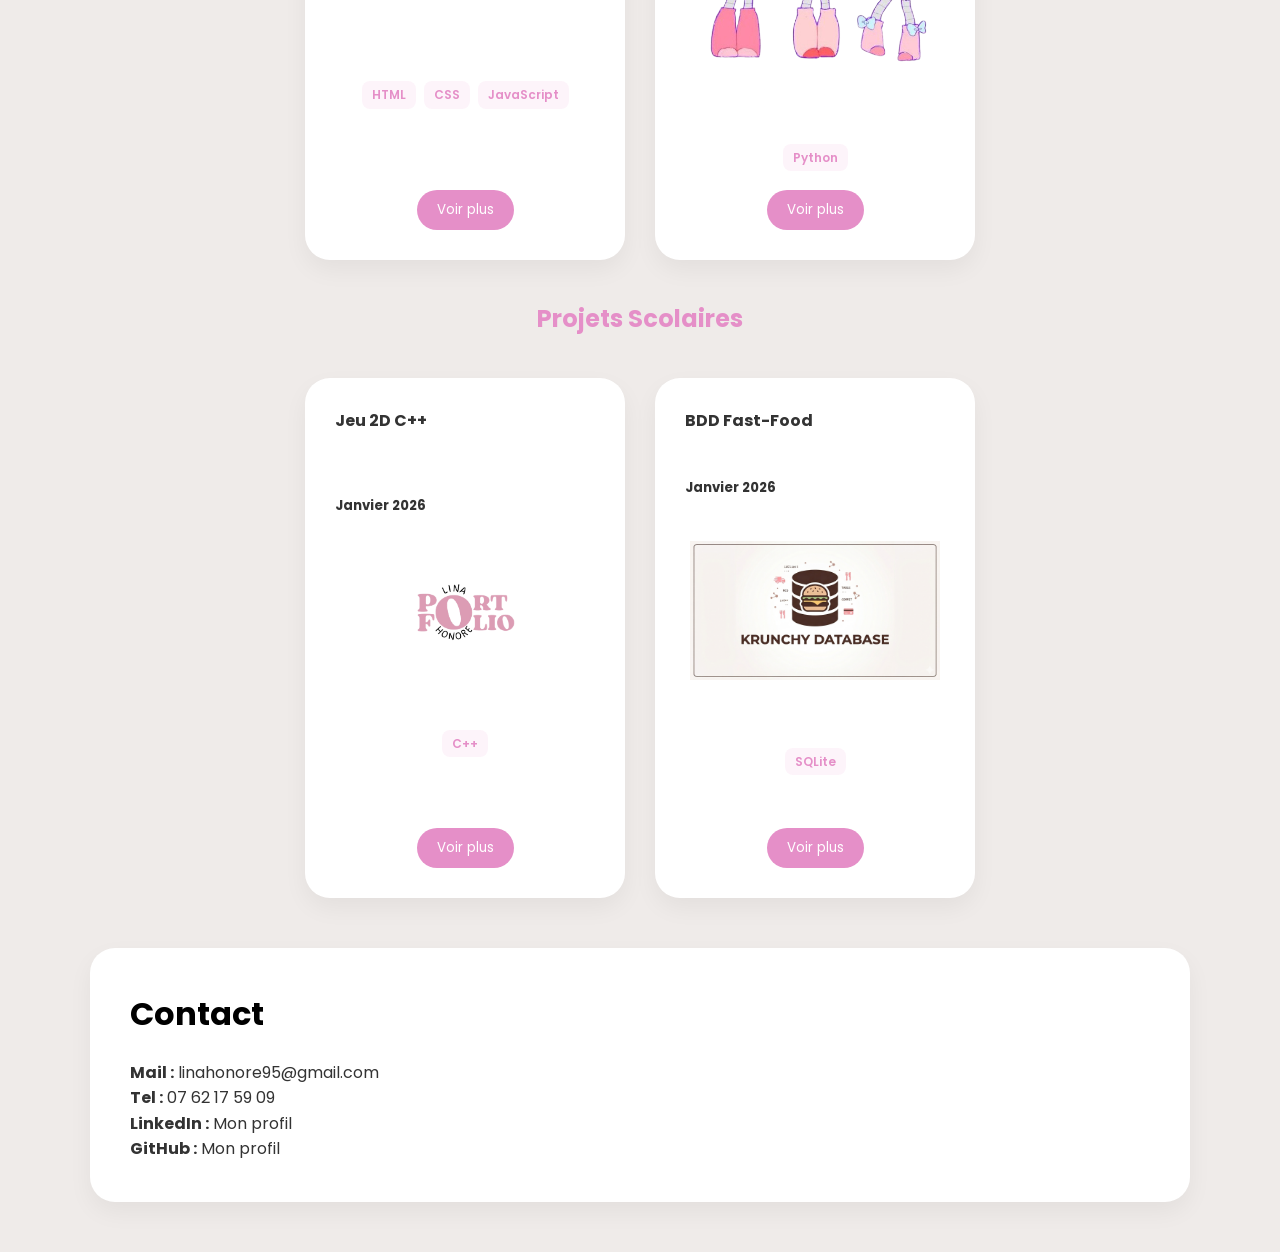
==== commit dfae678a: "rectif taille img bdd" ====
--- a/index.html
+++ b/index.html
@@ -221,7 +221,7 @@
                         <div class="card-front">
                             <h4>BDD Fast-Food</h4>
                             <h5>Janvier 2026</h5>
-                            <img src="images/bdd.png" alt="SQL" style="width:100px;"> 
+                            <img src="images/bdd.png" alt="SQL" style="width:250px;"> 
                             <div class="infos"><p>SQLite</p></div>
                             <button class="btn-flip">Voir plus</button>
                         </div>
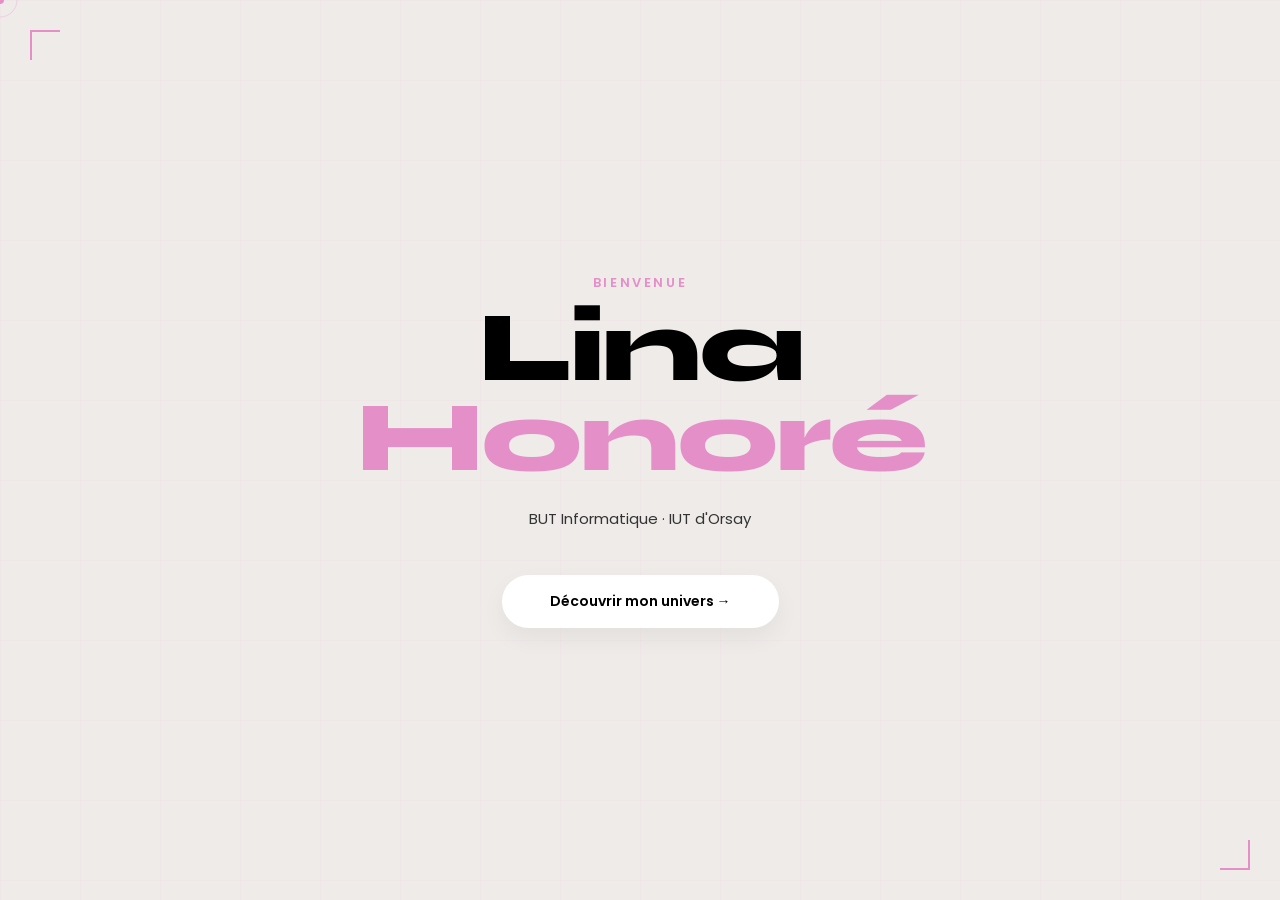
==== commit 769fd481: "mise a jour du portfolio" ====
--- a/index.html
+++ b/index.html
@@ -1,279 +1,31 @@
-<!DOCTYPE html>
-<html lang="fr">
-<head>
-    <meta charset="UTF-8">
-    <meta name="viewport" content="width=device-width, initial-scale=1.0">
-    <link rel="stylesheet" href="./style.css">
-    <link href="https://fonts.googleapis.com/css2?family=Poppins:wght@400;600&display=swap" rel="stylesheet">
-    <link rel="icon" type="image/png" href="./images/rond_rouge.png">
-    <title>Portfolio - Lina Honoré</title>
-</head> 
-<body>
-    <header>
-        <nav class="navbar">
-            <div class="logo"><img src="./images/logo.png" alt="Logo"></div>
-            
-            <button class="hamburger" id="hamburger-btn">
-                <span></span>
-                <span></span>
-                <span></span>
-            </button>
-
-            <ul class="nav-links" id="nav-menu">
-                <li><a href="#">Accueil</a></li>
-                <li><a href="#ABT_ME">À propos de moi</a></li>
-                <li class="dropdown">
-                    <a href="#PROJECT">Projets</a>
-                    <ul class="dropdown-menu">
-                        <li><a href="#PERSO">Personnels</a></li>
-                        <li><a href="#SCHOOL">Scolaires</a></li>
-                    </ul>
-                </li>
-                <li><a href="#CONTACT">Contact</a></li>
-            </ul>
-        </nav>
-    </header>
-
-    <main>
-        <section id="ABT_ME" class="card-large">
-            <article>
-                <h1>À propos de moi</h1>
-                <p>Je m'appelle Lina Honoré et je suis actuellement en BUT Informatique à l'IUT d'Orsay.</p>
-                <p>J'ai eu le baccalauréat général (NSI, Mathématiques) avec mention Bien en 2025.</p>
-                <p>J'ai choisi le monde de l'informatique car c'est un domaine qui me passionne. Grâce à lui je peux répondre à plein de questions que je me pose. Comment cette application fonctionne-t-elle ? <br>Comment sont gérées mes données dans les différentes institutions ? Mais surtout comment puis-je maîtriser tous ces sujets ?</p>
-                <p>Les données sont l'aspect du monde informatique qui m'intrigue le plus. C'est pourquoi je développe des projets en Python, SQL ou Java, sans pour autant délaisser le HTML (ce portfolio en est la preuve), le C++ ou le JavaScript.</p>
-            </article>
-        </section>
-
-        <section id="PROJECT" class="card-large">
-            <h2>Mes Projets</h2>
-        </section>
-
-        <div class="container">
-            <h3 id="PERSO">Projets Personnels</h3>
-            <div class="project-grid">
-                
-                <article class="flash-card">
-                    <div class="card-inner">
-                        <div class="card-front">
-                            <h4>Dash Board</h4>
-                            <h5>Janvier 2026</h5>
-                            <img src="images/dashboard.PNG" alt="dashboard">
-                            <div class="infos">
-                                <p>Python</p><p>CSS</p>
-                            </div>
-                            <button class="btn-flip">Voir plus</button>
-                        </div>
-                        <div class="card-back">
-                            <p>Analyse dynamique des <strong>top ventes de livres Amazon</strong> sur 4 ans. Ce projet Python m'a permis de relever le défi du Data Cleaning pour transformer un dataset brut en indicateurs visuels.</p>
-                            <div class="card-footer">
-                                <a href="https://dashboardamazon-ty3m9qspj4ftuhwtfvxdkk.streamlit.app" target="_blank" class="btn-project">Voir le Dashboard</a>
-                                <div class="sources">
-                                    <span>Aide :</span>
-                                    <a href="https://youtu.be/D0D4Pa22iG0" target="_blank">Vidéo 1</a>, 
-                                    <a href="https://youtu.be/fThcHGiTOeQ" target="_blank">Vidéo 2</a>
-                                </div>
-                                <div class="ameliorations">
-                                    <ul>Améliorations à venir : 
-                                        <li> Trier par plusieurs auteurs ou titres </li>
-                                    </ul>
-                                </div>
-                            </div>
-                            <button class="btn-flip back">Retour</button>
-                        </div>
-                    </div>
-                </article>
-
-                <article class="flash-card">
-                    <div class="card-inner">
-                        <div class="card-front">
-                            <h4>Calculatrice</h4>
-                            <img src="image_calc.png" alt="Calculatrice" style="width:150px">
-                            <div class="infos">
-                                <p>HTML</p><p>CSS</p><p>JavaScript</p>
-                            </div>
-                            <button class="btn-flip">Voir plus</button>
-                        </div>
-                        <div class="card-back">
-                            <p>J'ai réalisé une calculatrice à l'aide de HTML, CSS et JavaScript. Cela a été amusant et m'a permis d'apprendre quelques bases en JS.</p>
-                            <div class="card-footer">
-                                <a href="./calculatrice/calculatrice.html" class="btn-project">Tester</a>
-                                <div class="sources">
-                                    <span>Aide :</span>
-                                    <a href="https://youtu.be/WfFWiy2Xu3M" target="_blank">Vidéo 1</a>
-                                </div>
-                                <div class="ameliorations">
-                                    <ul>Améliorations à venir : 
-                                        <li> Ajouter racine carrée </li>
-                                        <li> Parenthèses pour la priorité </li>
-                                    </ul>
-                                </div>
-                            </div>
-                            <button class="btn-flip back">Retour</button>
-                        </div>
-                    </div>
-                </article>
-
-                <article class="flash-card">
-                    <div class="card-inner">
-                        <div class="card-front">
-                            <h4>Snake</h4>
-                            <h5>Février 2026</h5>
-                            <img src="images/GAMEOVER.png" alt="Snake" style="width:250px;"> 
-                            <div class="infos">
-                                <p>JAVA</p>
-                            </div>
-                            <button class="btn-flip">Voir plus</button>
-                        </div>
-                        <div class="card-back">
-                            <p>Pour me familiariser avec le JAVA avant le début de mon S2 j'ai décidé de reproduire l'incontournable jeu du serpent mangeur de pommes.</p>
-                            <div class="card-footer">
-                                <a href="https://github.com/hnrlina/java-snake-game" target="_blank" class="btn-project">Code Source</a>
-                                <div class="sources">
-                                    <span>Aide :</span>
-                                    <a href="https://www.youtube.com/watch?v=bI6e6qjJ8JQ" target="_blank">Vidéo</a> 
-                                </div>
-                                <div class="ameliorations">
-                                    <ul>Améliorations à venir : 
-                                        <li> Travail sur le design du serpent </li>
-                                        <li> Faire apparaître plusieurs pommes </li>
-                                    </ul>
-                                </div>
-                            </div>
-                            <button class="btn-flip back">Retour</button>
-                        </div>
-                    </div>
-                </article>
-                
-                <article class="flash-card">
-                    <div class="card-inner">
-                        <div class="card-front">
-                            <h4>GhibList</h4>
-                            <h5>Mars 2026</h5>
-                           <img src="images/PreviewToDo.png" alt="Preview to do list" style="width: 1000px;">
-                            <div class="infos">
-                                <p>HTML</p><p>CSS</p><p>JavaScript</p>
-                            </div>
-                            <button class="btn-flip">Voir plus</button>
-                        </div>
-                        <div class="card-back">
-                            <p>J'aime beaucoup m'organiser et je voulais une to do list qui me corresponde, alors en faire une sur le thème de studio ghibli était un choix parfait.<br/> Elle a pour fonctionnalité d'ajouter et supprimer des tâches, d'en marquer comme terminer et elle a une barre du progression.</p>
-                            <div class="card-footer">
-                                <a href="https://hnrlina.github.io/ghiblist/" class="btn-project">Faites votre liste</a>
-                                <div class="sources">
-                                    <span>Aide :</span>
-                                    <a href="https://www.youtube.com/watch?v=G0jO8kUrg-I&t=133s" target="_blank">Vidéo</a>
-                                </div>
-                            </div>
-                            <button class="btn-flip back">Retour</button>
-                        </div>
-                    </div>
-                </article>
-                
-                <article class="flash-card">
-                    <div class="card-inner">
-                        <div class="card-front">
-                            <h4>LinaBrain</h4>
-                            <h5>En cours</h5>
-                            <img src="images/pinkrobot.png" alt="Snake" style="width:250px;"> 
-                            <div class="infos">
-                                <p>Python</p>
-                            </div>
-                            <button class="btn-flip">Voir plus</button>
-                        </div>
-                        <div class="card-back">
-                            <p>Création d'un modèle de langage spécialisé par Transfer Learning.</p>
-                            <div class="card-footer">
-                                <a href="" target="_blank" class="btn-project">À venir</a>
-                            </div>
-                            <button class="btn-flip back">Retour</button>
-                        </div>
-                    </div>
-                </article>
-            </div>
-        </div>
-
-        <div class="container">
-            <h3 id="SCHOOL">Projets Scolaires</h3>
-            <div class="project-grid">
-                
-                <article class="flash-card">
-                    <div class="card-inner">
-                        <div class="card-front">
-                            <h4>Jeu 2D C++</h4>
-                            <h5>Janvier 2026</h5>
-                            <img src="images/logo.png" alt="C++" style="width:100px;">
-                            <div class="infos"><p>C++</p></div>
-                            <button class="btn-flip">Voir plus</button>
-                        </div>
-                        <div class="card-back">
-                            <p>Développement d'un jeu en C++ utilisant des concepts de programmation orientée objet appris en cours.</p>
-                            <div class="card-footer">
-                                <a href="https://github.com/hnrlina/MonJeuSDL2" class="btn-project">En savoir plus</a>
-                            </div>
-                            <button class="btn-flip back">Retour</button>
-                        </div>
-                    </div>
-                </article>
-
-                <article class="flash-card">
-                    <div class="card-inner">
-                        <div class="card-front">
-                            <h4>BDD Fast-Food</h4>
-                            <h5>Janvier 2026</h5>
-                            <img src="images/bdd.png" alt="SQL" style="width:250px;"> 
-                            <div class="infos"><p>SQLite</p></div>
-                            <button class="btn-flip">Voir plus</button>
-                        </div>
-                        <div class="card-back">
-                            <p>Conception et implémentation d'une base de données relationnelle SQL.</p>
-                            <div class="card-footer">
-                                <a href="https://github.com/hnrlina/BDD-FastFood/" class="btn-project">En savoir plus</a>
-                            </div>
-                            <button class="btn-flip back">Retour</button>
-                        </div>
-                    </div>
-                </article>
-
-            </div>
-        </div>
-
-        <section id="CONTACT" class="card-large">
-            <h1>Contact</h1>
-            <p><strong>Mail :</strong> linahonore95@gmail.com</p>
-            <p><strong>Tel :</strong> 07 62 17 59 09</p>
-            <p><strong>LinkedIn :</strong> <a href="https://www.linkedin.com/in/lina-honoré-961589383" target="_blank">Mon profil</a></p>
-            <p><strong>GitHub :</strong> <a href="https://github.com/hnrlina" target="_blank">Mon profil</a></p>
-        </section>
-
-        <a href="#" class="back-to-top">↑</a>    
-    </main>
-
-    <script>
-        // --- GESTION DES FLIP CARDS ---
-        document.querySelectorAll('.btn-flip').forEach(btn => {
-            btn.addEventListener('click', function(e) {
-                e.stopPropagation(); 
-                this.closest('.flash-card').classList.toggle('is-flipped');
-            });
-        });
-
-        // --- GESTION DU MENU MOBILE ---
-        const hamburgerBtn = document.getElementById('hamburger-btn');
-        const navMenu = document.getElementById('nav-menu');
-        const navLinks = document.querySelectorAll('.nav-links a');
-
-        hamburgerBtn.addEventListener('click', () => {
-            hamburgerBtn.classList.toggle('active');
-            navMenu.classList.toggle('active');
-        });
-
-        navLinks.forEach(link => {
-            link.addEventListener('click', () => {
-                hamburgerBtn.classList.remove('active');
-                navMenu.classList.remove('active');
-            });
-        });
-    </script>
-</body>
-</html>
+<!DOCTYPE html>
+<html lang="fr">
+<head>
+    <meta charset="UTF-8">
+    <meta name="viewport" content="width=device-width, initial-scale=1.0">
+    <title>Accueil Portfolio</title>
+    <link href="https://fonts.googleapis.com/css2?family=Poppins:wght@400;600&family=Syne:wght@700;800&display=swap" rel="stylesheet">
+    <link rel="stylesheet" href="style.css">
+</head>
+<body>
+
+    <div id="cursor"></div>
+    <div id="cursor-trail"></div>
+    <div id="exit-overlay"></div>
+
+    <div class="corner corner-tl"></div>
+    <div class="corner corner-br"></div>
+
+    <div class="grid-overlay"></div>
+    <canvas id="canvas"></canvas>
+
+    <div id="intro">
+        <p class="tag">Bienvenue</p>
+        <h1 class="name">Lina<br><span>Honoré</span></h1>
+        <p class="subtitle">BUT Informatique · IUT d'Orsay</p>
+        <button class="enter-btn" onclick="enterPortfolio()">Découvrir mon univers →</button>
+    </div>
+
+    <script src="script.js"></script>
+</body>
+</html>
--- a/style.css
+++ b/style.css
@@ -1,333 +1,165 @@
-/*couleur golbal*/
-:root {
-    --bg-main: #EFEBE9;
-    --bg-card: #FFFFFF;
-    --bg-nav: #EFEBE9;
-    --accent: #E58FC8;
-    --text-dark: #333333;
-    --text-black: #000000;
-    --shadow-soft: 0 10px 25px rgba(0, 0, 0, 0.05);
-    --shadow-hover: 0 15px 35px rgba(229, 143, 200, 0.2);
-    --transition: all 0.3s ease;
-}
-
-* { margin: 0; padding: 0; box-sizing: border-box; }
-html { scroll-behavior: smooth; }
-body { 
-    background-color: var(--bg-main); 
-    font-family: 'Poppins', sans-serif; 
-    color: var(--text-dark); 
-    line-height: 1.6;
-    padding-top: 80px;
-}
-
-/*navbar + hamburger */
-.navbar {
-    display: flex;
-    align-items: center;
-    justify-content: space-between;
-    background-color: var(--bg-nav);
-    padding: 10px 5%;
-    position: fixed; 
-    top: 0;
-    left: 0;
-    width: 100%; 
-    z-index: 1000;
-    box-shadow: 0 2px 10px rgba(0,0,0,0.03);
-}
-
-.logo img { height: 50px; }
-
-.nav-links { display: flex; list-style: none; gap: 40px; }
-
-.nav-links a {
-    text-decoration: none !important;
-    color: inherit;
-    font-weight: 600;
-    position: relative;
-    transition: color 0.3s;
-}
-
-/* Animation soulignement liens */
-.nav-links a:not(.btn-project)::after {
-    content: '';
-    display: block;
-    width: 0;
-    height: 2px;
-    background: var(--accent);
-    transition: width 0.3s;
-    position: absolute;
-    bottom: -2px;
-    left: 0;
-}
-.nav-links a:hover::after { width: 100%; }
-
-/* Style du bouton Hamburger (Caché sur PC) */
-.hamburger {
-    display: none;
-    flex-direction: column;
-    justify-content: space-between;
-    width: 30px;
-    height: 21px;
-    background: none;
-    border: none;
-    cursor: pointer;
-    padding: 0;
-    z-index: 2000;
-}
-.hamburger span {
-    width: 100%;
-    height: 3px;
-    background-color: var(--text-dark);
-    border-radius: 3px;
-    transition: all 0.3s ease;
-}
-
-a {
-text-decoration: none !important;
-color: inherit;
-position: relative;
-transition: color 0.3s;
-}
-
-a:not(.back-to-top):not(.btn-project)::after {
-content: '';
-display: block;
-width: 0;
-height: 2px;
-background: #E58FC8;
-transition: width 0.3s;
-position: absolute;
-bottom: -2px;
-left: 0;
-}
-
-a:not(.back-to-top):not(.btn-project):hover::after {
-width: 100%;
-}
-
-a:hover {
-color: #E58FC8;
-}
-/*menu réduit (déroulant) */
-.dropdown { position: relative; }
-.dropdown-menu {
-    position: absolute; top: 100%; left: 0; background: white;
-    min-width: 160px; padding: 10px 0; border-radius: 8px;
-    box-shadow: var(--shadow-soft); opacity: 0; visibility: hidden;
-    transform: translateY(10px); transition: var(--transition);
-}
-.dropdown:hover .dropdown-menu { opacity: 1; visibility: visible; transform: translateY(0); }
-.dropdown-menu li { list-style: none; padding: 5px 20px; }
-
-/*taille des cartes */
-.container { 
-    max-width: 1100px; /* Augmenté de 1000px à 1100px */
-    margin: 0 auto; 
-    width: 95%; 
-}
-
-section { 
-    max-width: 1100px; /* Augmenté de 1000px à 1100px */
-    margin: 50px auto; 
-    width: 95%; 
-}
-section[id="PROJECT"]{
-    background-color: #EFEBE9;
-    box-shadow: none;
-}
-.card-large {
-    background: var(--bg-card);
-    padding: 40px;
-    border-radius: 25px;
-    box-shadow: var(--shadow-soft);
-}
-
-h1, h2 { font-size: 2rem; margin-bottom: 20px; color: var(--text-black); }
-h3 { color: var(--accent); margin: 40px 0 20px; font-size: 1.5rem; text-align: center;}
-
-/* flashcards */
-.project-grid {
-    display: flex;
-    flex-wrap: wrap;
-    gap: 30px;
-    justify-content: center;
-    margin: 40px 0;
-}
-
-.flash-card {
-    width: 320px; /* Taille pour 3 cartes sur 1100px */
-    height: 520px; 
-    perspective: 1000px;
-    background-color: transparent;
-    border: none;
-    transition: transform 0.4s cubic-bezier(0.25, 0.8, 0.25, 1);
-}
-
-.card-inner {
-    position: relative;
-    width: 100%;
-    height: 100%;
-    transition: transform 0.8s cubic-bezier(0.4, 0, 0.2, 1);
-    transform-style: preserve-3d;
-}
-
-.flash-card.is-flipped .card-inner { transform: rotateY(180deg); }
-
-.card-front, .card-back {
-    position: absolute;
-    width: 100%;
-    height: 100%;
-    backface-visibility: hidden;
-    background-color: #FFFFFF;
-    border-radius: 25px;
-    padding: 30px;
-    box-shadow: var(--shadow-soft);
-    display: flex;
-    flex-direction: column;
-    justify-content: space-between;
-}
-
-.ameliorations {
-margin-top: 20px;
-padding-top: 20px;
-border-top: 1px solid #F5F5F5;
-}
-
-.ameliorations li {
-font-size: 0.80rem;
-list-style-type: none;
-position: relative;
-padding-left: 20px;
-margin-bottom: 5px;
-text-align: left;
-}
-
-.ameliorations li::before {
-content: "";
-position: absolute;
-left: 0;
-top: 50%;
-transform: translateY(-50%);
-width: 15px;
-height: 15px;
-background-image: url("images/rond_rose.png");
-background-size: contain;
-background-repeat: no-repeat;
-}
-
-/* Cible toutes les images à l'intérieur de tes flash-cards */
-.card-front img, .card-back img {
-    display: block;      
-    margin-left: auto;    
-    margin-right: auto;   /* centrage */
-    
-    max-width: 100%;      /* Empêche l'image de déborder de la carte */
-    height: auto;       
-    
-    margin-bottom: 15px;  /* Ajoute un petit espace sous l'image */
-}
-
-.card-back {
-    transform: rotateY(180deg);
-    background-color: #FFF9FC; 
-    overflow-y: auto; 
-}
-
-.flash-card:hover { transform: translateY(-10px); }
-.flash-card:hover .card-front { box-shadow: var(--shadow-hover); }
-
-/* boutons + infos flashcards */
-.btn-flip {
-    background: var(--accent);
-    color: white;
-    border: none;
-    padding: 10px 20px;
-    border-radius: 20px;
-    cursor: pointer;
-    font-family: 'Poppins', sans-serif;
-    align-self: center;
-    transition: var(--transition);
-}
-
-.infos { display: flex; flex-wrap: wrap; gap: 8px; justify-content: center; margin: 10px 0; }
-.infos p {
-    background-color: rgba(229, 143, 200, 0.1); 
-    color: var(--accent);       
-    padding: 4px 10px;          
-    border-radius: 8px;         
-    font-size: 0.75rem;          
-    font-weight: 600;           
-}
-
-.btn-project {
-    display: inline-block;
-    background: var(--accent);
-    color: white !important;
-    padding: 8px 15px;
-    border-radius: 10px;
-    font-size: 0.9rem;
-    margin-bottom: 10px;
-}
-
-
-
-/* pour mobile */
-@media (max-width: 768px) {
-    
-    .hamburger { display: flex; }
-
-    
-    .nav-links {
-        position: fixed;
-        top: 0;
-        right: -100%; 
-        width: 100%;  
-        height: 100vh;
-        background-color: var(--bg-nav);
-        flex-direction: column;
-        justify-content: center;
-        align-items: center;
-        transition: 0.4s ease-in-out;
-        z-index: 1500;
-        gap: 25px;
-    }
-
-    
-    .nav-links.active {
-        right: 0;
-    }
-
-    /* animation de la croix */
-    .hamburger.active span:nth-child(1) { transform: translateY(9px) rotate(45deg); }
-    .hamburger.active span:nth-child(2) { opacity: 0; }
-    .hamburger.active span:nth-child(3) { transform: translateY(-9px) rotate(-45deg); }
-
-    /* 5. Affichage des sous-menus en mobile */
-    .dropdown-menu {
-        display: block !important;
-        position: static !important;
-        visibility: visible !important;
-        opacity: 1 !important;
-        box-shadow: none !important;
-        text-align: center;
-        padding: 0 !important;
-        transform: none !important;
-    }
-    .dropdown-menu li a { color: black; font-size: 0.9rem !important; }
-
-    /* ajustement des cartes sur mobile */
-    .flash-card { width: 100%; height: auto; min-height: 500px; }
-    .card-large { padding: 25px; }
-    h1 { font-size: 1.6rem; }
-}
-
-
-.back-to-top {
-    position: fixed; bottom: 25px; right: 25px;
-    background: var(--accent); color: white !important;
-    width: 45px; height: 45px; border-radius: 50%;
-    display: flex; align-items: center; justify-content: center;
-    box-shadow: 0 5px 15px rgba(229, 143, 200, 0.4);
-    z-index: 1000;
-}
+:root {
+    --bg-main: #EFEBE9;
+    --bg-card: #FFFFFF;
+    --accent: #E58FC8;
+    --text-dark: #333333;
+    --text-black: #000000;
+    --shadow-soft: 0 10px 25px rgba(0, 0, 0, 0.05);
+    --transition: all 0.3s ease;
+}
+
+*, *::before, *::after { margin: 0; padding: 0; box-sizing: border-box; }
+
+body {
+    background: var(--bg-main);
+    color: var(--text-dark);
+    font-family: 'Poppins', sans-serif;
+    overflow: hidden;
+    height: 100vh;
+    cursor: none;
+}
+
+/* --- CURSEUR --- */
+#cursor {
+    position: fixed;
+    width: 8px;
+    height: 8px;
+    background: var(--accent);
+    border-radius: 50%;
+    pointer-events: none;
+    transform: translate(-50%, -50%);
+    z-index: 9999;
+}
+
+#cursor-trail {
+    position: fixed;
+    width: 35px;
+    height: 35px;
+    border: 1px solid rgba(229, 143, 200, 0.3);
+    border-radius: 50%;
+    pointer-events: none;
+    transform: translate(-50%, -50%);
+    transition: left 0.15s ease-out, top 0.15s ease-out;
+    z-index: 9998;
+}
+
+/* --- ARRIÈRE-PLAN & GRID --- */
+canvas {
+    position: fixed;
+    top: 0; left: 0;
+    z-index: 0;
+    opacity: 0.6;
+}
+
+.grid-overlay {
+    position: fixed;
+    inset: 0;
+    background-image:
+      linear-gradient(rgba(229, 143, 200, 0.04) 1px, transparent 1px),
+      linear-gradient(90deg, rgba(229, 143, 200, 0.04) 1px, transparent 1px);
+    background-size: 80px 80px;
+    z-index: 1;
+    pointer-events: none;
+}
+
+/* --- TEXTES ET BOUTON --- */
+#intro {
+    position: fixed;
+    inset: 0;
+    z-index: 10;
+    display: flex;
+    flex-direction: column;
+    align-items: center;
+    justify-content: center;
+    padding: 20px;
+}
+
+.tag {
+    font-size: 13px;
+    font-weight: 600;
+    letter-spacing: 0.2em;
+    color: var(--accent);
+    text-transform: uppercase;
+    opacity: 0;
+    transform: translateY(20px);
+    animation: fadeUp 0.7s ease forwards;
+    animation-delay: 0.3s;
+}
+
+.name {
+    font-family: 'Syne', sans-serif;
+    font-weight: 800;
+    font-size: clamp(52px, 10vw, 100px);
+    line-height: 0.9;
+    letter-spacing: -0.03em;
+    color: var(--text-black);
+    opacity: 0;
+    transform: translateY(30px);
+    animation: fadeUp 0.9s cubic-bezier(0.16, 1, 0.3, 1) forwards;
+    animation-delay: 0.6s;
+    text-align: center;
+    margin-top: 10px;
+}
+
+.name span { color: var(--accent); }
+
+.subtitle {
+    font-size: clamp(12px, 1.8vw, 15px);
+    color: var(--text-dark);
+    margin-top: 24px;
+    opacity: 0;
+    animation: fadeUp 0.7s ease forwards;
+    animation-delay: 1s;
+    text-align: center;
+}
+
+.enter-btn {
+    margin-top: 45px;
+    padding: 16px 48px;
+    background: var(--bg-card);
+    border: none;
+    border-radius: 50px;
+    color: var(--text-black);
+    font-family: 'Poppins', sans-serif;
+    font-weight: 600;
+    font-size: 14px;
+    cursor: none;
+    opacity: 0;
+    box-shadow: var(--shadow-soft);
+    transform: translateY(10px);
+    animation: fadeUp 0.7s ease forwards;
+    animation-delay: 1.4s;
+    transition: var(--transition);
+}
+
+.enter-btn:hover {
+    transform: translateY(-5px);
+    box-shadow: 0 15px 30px rgba(229, 143, 200, 0.2);
+    color: var(--accent);
+}
+
+.corner {
+    position: fixed;
+    width: 30px;
+    height: 30px;
+    z-index: 12;
+    opacity: 0;
+    animation: fadeIn 1s ease forwards;
+    animation-delay: 1.8s;
+}
+.corner-tl { top: 30px; left: 30px; border-top: 2px solid var(--accent); border-left: 2px solid var(--accent); }
+.corner-br { bottom: 30px; right: 30px; border-bottom: 2px solid var(--accent); border-right: 2px solid var(--accent); }
+
+#exit-overlay {
+    position: fixed;
+    inset: 0;
+    background: var(--bg-main);
+    z-index: 100;
+    opacity: 0;
+    pointer-events: none;
+    transition: opacity 0.6s ease;
+}
+#exit-overlay.active { opacity: 1; pointer-events: all; }
+
+@keyframes fadeUp { to { opacity: 1; transform: translateY(0); } }
+@keyframes fadeIn { to { opacity: 1; } }
